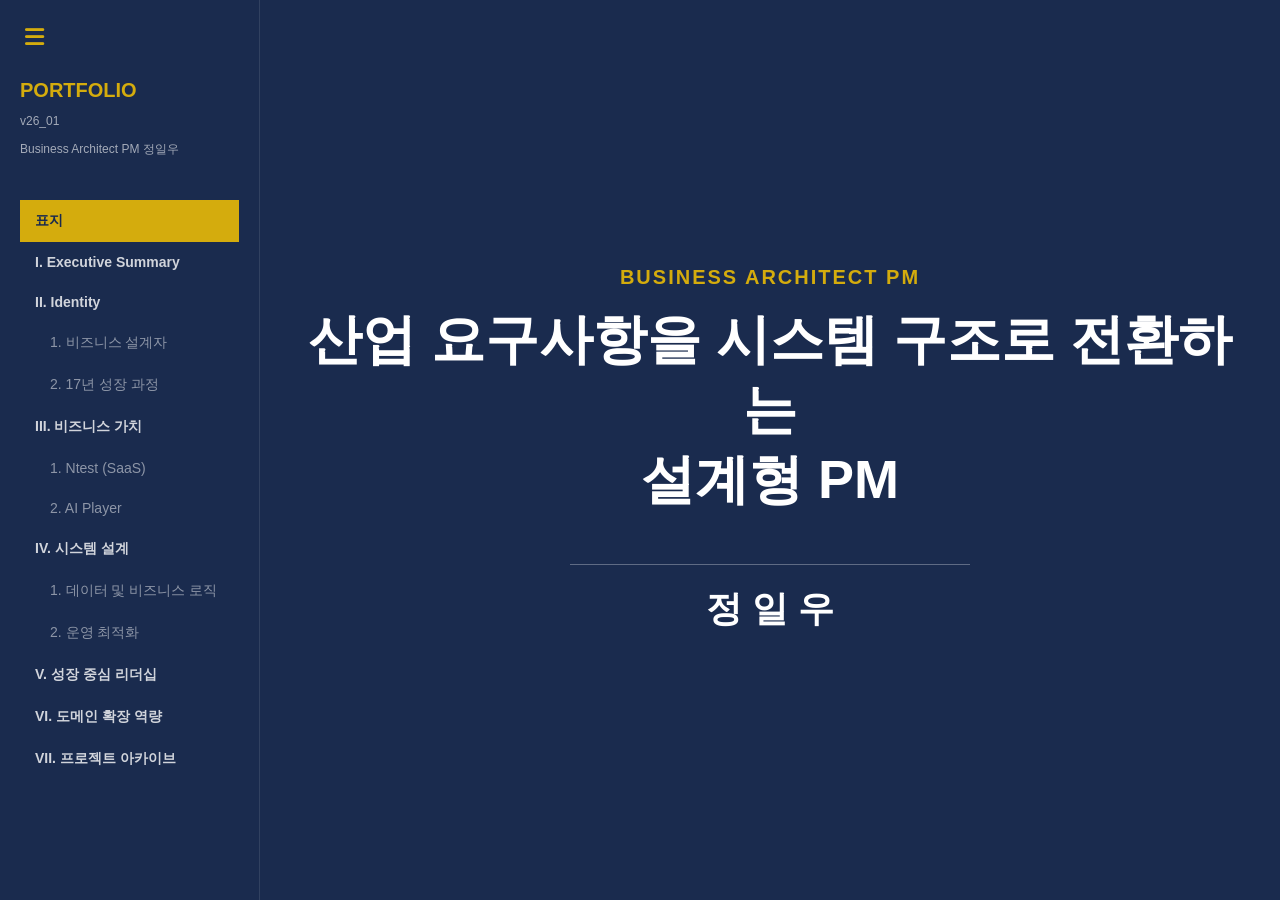
==== portfolio.html @ 1580e85a "v1.0 최초버전" ====
<!DOCTYPE html>
<html lang="ko">
<head>
    <meta charset="UTF-8">
    <meta name="viewport" content="width=device-width, initial-scale=1.0, maximum-scale=1.0, user-scalable=no">
    <title>정일우 | Business Architect PM Portfolio</title>
    <link rel="stylesheet" as="style" crossorigin href="https://cdn.jsdelivr.net/gh/orioncactus/pretendard@v1.3.9/dist/web/static/pretendard.min.css" />
	<link rel="stylesheet" href="https://cdnjs.cloudflare.com/ajax/libs/font-awesome/6.5.1/css/all.min.css">
    <link rel="stylesheet" href="css/style.css"/>
	<script src="js/data.js" defer></script>
</head>
<body>
	<button id="mobileMenuOpen" class="mobile-open-btn">
        <i class="fa-solid fa-bars"></i>
    </button>
	<nav class="sidebar" id="sidebar">
		<div class="sidebar-header">
			<button id="menuToggle" class="menu-toggle">
				<i class="fa-solid fa-bars"></i>
			</button>
		</div>
		
		<div class="sidebar-content">
			<h1>PORTFOLIO<br><span style="font-size:12px; font-weight:400; color:#fff; opacity:0.6; ">v26_01</span><br><span style="font-size:12px; font-weight:400; color:#fff; opacity:0.6;">Business Architect PM 정일우</span></h1>
			
			<div class="nav-item active" onclick="goToSlide(0)">표지</div>
			<div class="nav-item" onclick="goToSlide(1)">I. Executive Summary</div>
			
			<div class="nav-group-title" onclick="goToSlide(2)">II. Identity</div>
			<div class="nav-item sub-item" onclick="goToSlide(2)">1. 비즈니스 설계자</div>
			<div class="nav-item sub-item" onclick="goToSlide(3)">2. 17년 성장 과정</div>
			
			<div class="nav-group-title" onclick="goToSlide(4)">III. 비즈니스 가치</div>
			<div class="nav-item sub-item" onclick="goToSlide(4)">1. Ntest (SaaS)</div>
			<div class="nav-item sub-item" onclick="goToSlide(5)">2. AI Player</div>

			<div class="nav-group-title" onclick="goToSlide(6)">IV. 시스템 설계</div>
			<div class="nav-item sub-item" onclick="goToSlide(6)">1. 데이터 및 비즈니스 로직</div>
			<div class="nav-item sub-item" onclick="goToSlide(7)">2. 운영 최적화</div>

			<div class="nav-item" onclick="goToSlide(8)">V. 성장 중심 리더십</div>
			<div class="nav-item" onclick="goToSlide(9)">VI. 도메인 확장 역량</div>
			<div class="nav-item" onclick="goToSlide(10)">VII. 프로젝트 아카이브</div>
		</div>
	</nav>
    <main class="main-container">
        
        <div class="slide cover-slide active">
            <div class="cover-content">
                <p class="cover-role">BUSINESS ARCHITECT PM</p>
                <h1 class="cover-title">산업 요구사항을 시스템 구조로 전환하는<br>설계형 PM</h1>
                <div class="cover-name">정 일 우</div>
            </div>
        </div>

        <div class="slide"> <!-- 1장 -->
            
            <div class="slide-header">
                <div class="header-top">
                    <h2 class="page-title">I. Executive Summary</h2>
                    <span class="page-sub">Business Architect PM (17Y)</span>
                </div>
                <div class="slogan-box">
                    <p class="main-slogan">17년간 70여 건의 프로젝트를 통해 기획·기술·운영을 하나의 구조로 연결해 왔습니다.</p>
                </div>
            </div>

            <div class="section-block">
                <h3 class="section-title">핵심 성과</h3>
                <div class="metrics-grid">
                    <div class="metric-card">
                        <span class="metric-value">70+</span>
                        <span class="metric-label">Projects<br>전방위 레퍼런스</span>
                    </div>
                    <div class="metric-card">
                        <span class="metric-value">99.9%↓</span>
                        <span class="metric-label">CS 발생률 감소<br>인적 오류 차단</span>
                    </div>
                    <div class="metric-card">
                        <span class="metric-value">500%</span>
                        <span class="metric-label">ROI 달성<br>SaaS 비즈니스 모델</span>
                    </div>
                    <div class="metric-card">
                        <span class="metric-value">66만+</span>
                        <span class="metric-label">누적 응시자<br>운영 경험</span>
                    </div>
                </div>
            </div>

            <div class="section-block">
                <h3 class="section-title">3-Step Working Model</h3>
                <p class="section-desc">도메인이 달라져도 변하지 않는 설계 접근법입니다.</p>
                <div class="process-box">
                    <div class="step">
                        <h4>1. 문제 정의</h4>
                        <p>비즈니스 제약 조건 및<br>산업별 특수 인가 기준 정밀 분석</p>
                    </div>
                    <div class="step">
                        <h4>2. 구조 설계</h4>
                        <p>데이터 무결성 아키텍처 정의<br>& 실행 가능한 코드 가이드</p>
                    </div>
                    <div class="step">
                        <h4>3. 운영 최적화</h4>
                        <p>수동 업무 자동화 로직 구현<br>& 시스템 제약 기반 리스크 통제</p>
                    </div>
                </div>
            </div>

            <div class="section-block">
                <h3 class="section-title">Domain Coverage</h3>
                <p class="section-desc">다양한 산업 환경에서 검증된 설계 역량의 범위입니다.</p>
                <div class="domain-grid">
                    <div class="domain-card" style="border-left-color: #3498db;">
                        <span class="domain-header">에듀테크 (Edutech)</span>
                        <span class="domain-desc">LMS, 온라인 평가, AI 학습 플레이어, 원격학점은행 인가 시스템 구축</span>
                    </div>
                    <div class="domain-card" style="border-left-color: #2ecc71;">
                        <span class="domain-header">공공·행정 (Public)</span>
                        <span class="domain-desc">국가기관 폐쇄망 보안 규정 준수 및 표준화된 통계/보고 체계 설계</span>
                    </div>
                    <div class="domain-card" style="border-left-color: #f1c40f;">
                        <span class="domain-header">기업·금융 (Enterprise)</span>
                        <span class="domain-desc">GxP 대응 보안 관리, 직무 역량 평가, 지능형 자원 배정 로직 구현</span>
                    </div>
                    <div class="domain-card" style="border-left-color: #e74c3c;">
                        <span class="domain-header">커머스·플랫폼 (Platform)</span>
                        <span class="domain-desc">B2B2C 복합 결제 엔진, 인프라 통합 및 현대화(Modernization)</span>
                    </div>
                </div>
            </div>

            <div class="slide-footer">
                데이터와 로직으로 기획의 실현 가능성을 증명합니다
            </div>
        </div>

		<div class="slide"> <!-- 2장 1번 -->
			<div class="slide-header">
				<div class="header-top">
					<h2 class="page-title">II. Identity</h2>
					<span class="page-sub">1. 비즈니스를 설계하는 PM (Business Architect)</span>
				</div>
				<div class="slogan-box">
					<p class="main-slogan">단순히 기능을 관리하는 PM을 넘어, <span style="color:var(--primary-color);">비즈니스가 지속 가능하게 작동하는 구조</span>를 설계합니다.</p>
					<p class="sub-slogan">(IT 기술에 대한 깊은 이해를 바탕으로 비즈니스 모델의 ROI를 극대화하는 실무형 리더)</p>
				</div>
			</div>

			<div class="section-block">
				<h3 class="section-title">다년간 실무를 통해 검증된 3대 전문 역량</h3>
				
				<div class="competency-grid">
					<div class="comp-card">
						<div class="comp-header">
							<span class="comp-num">1</span> 비즈니스 가치 실현
						</div>
						<div class="comp-img-area">📈</div>
						
						<div class="comp-body">
							<p class="comp-desc">아이디어를 수익 모델과 운영 효율로 전환하는 비즈니스 설계 능력</p>
							
							<div class="comp-divider"></div>
							
							<div class="comp-perf-box">
								<span class="comp-perf-title">Key Performance</span>
								<p class="comp-result">
									<span class="comp-highlight">Ntest 서비스 런칭 (매출 2억+)</span><br>
									유니와이즈 AI 학습 효율 혁신 주도
								</p>
							</div>
						</div>
					</div>

					<div class="comp-card">
						<div class="comp-header">
							<span class="comp-num">2</span> 정교한 시스템 설계
						</div>
						<div class="comp-img-area">⚙️</div>

						<div class="comp-body">
							<p class="comp-desc">기술적 한계를 이해하고 개발자와 소통하는 정교한 로직 설계 역량</p>
							
							<div class="comp-divider"></div>
							
							<div class="comp-perf-box">
								<span class="comp-perf-title">Key Performance</span>
								<p class="comp-result">
									데이터 흐름(SQL) 직접 제어 및<br>
									<span class="comp-highlight">구축 비용 30% 절감 시뮬레이션</span>
								</p>
							</div>
						</div>
					</div>

					<div class="comp-card">
						<div class="comp-header">
							<span class="comp-num">3</span> 성장 중심 조직 리더십
						</div>
						<div class="comp-img-area">🚀</div>

						<div class="comp-body">
							<p class="comp-desc">조직 체계를 세우고 구성원이 효율적으로 일하는 디지털 환경(DX) 조성</p>
							
							<div class="comp-divider"></div>
							
							<div class="comp-perf-box">
								<span class="comp-perf-title">Key Performance</span>
								<p class="comp-result">
									<span class="comp-highlight">5인 → 15인 조직 스케일업</span> 견인<br>
									협업 표준화 및 성장 자금 유치
								</p>
							</div>
						</div>
					</div>
				</div>
			</div>
		</div>

		<div class="slide"> <!-- 2장 2번-->
			
			<div class="slide-header">
				<div class="header-top">
					<h2 class="page-title">II. Identity</h2>
					<span class="page-sub">2. 성장 과정: 변화를 주도한 17년의 기록</span>
				</div>
				<div class="slogan-box">
					<p class="main-slogan">실무자에서 시작해 구조를 만드는 설계자로 성장하며, <span style="color:var(--primary-color);">지난 17년간 비즈니스 임팩트의 단계를 지속적으로 높여왔습니다.</span></p>
				</div>
			</div>

			<div class="timeline-container">
		
				<div class="timeline-card">
					<div class="timeline-badge">
						<span>태동기</span>
						<span class="badge-year">'07~'10</span>
					</div>
					<h3 class="timeline-stage">Startup &<br>Execution</h3>
					
					<div class="info-block">
						<span class="info-label">ROLE & ORG</span>
						<p class="info-content">이랑커뮤니케이션 창업 멤버<br>다음(Daum) 인턴</p>
					</div>
					<div class="info-block">
						<span class="info-label">BUSINESS IMPACT</span>
						<p class="info-content">동영상 콘텐츠 운영 및<br>바이럴 마케팅 성공<br><span class="highlight-text">서비스 런칭 전 과정 경험</span></p>
					</div>
					<div class="value-box">
						<span class="info-label" style="color:var(--primary-color);">VALUE</span>
						<p class="value-text">창업가 정신 및<br>강한 실행력</p>
					</div>
				</div>

				<div class="timeline-card">
					<div class="timeline-badge">
						<span>성장기</span>
						<span class="badge-year">'11~'18</span>
					</div>
					<h3 class="timeline-stage">Sales &<br>Standardization</h3>
					
					<div class="info-block">
						<span class="info-label">ROLE & ORG</span>
						<p class="info-content">엔피테크 창업 멤버<br>기획팀장</p>
					</div>
					<div class="info-block">
						<span class="info-label">BUSINESS IMPACT</span>
						<p class="info-content">NP-LMS 기획 및<br>60여 개 기관 납품 주도<br><span class="highlight-text">시장 점유율 확대</span></p>
					</div>
					<div class="value-box">
						<span class="info-label" style="color:var(--primary-color);">VALUE</span>
						<p class="value-text">도메인 전문성 및<br>솔루션 표준화</p>
					</div>
				</div>

				<div class="timeline-card">
					<div class="timeline-badge">
						<span>심화기</span>
						<span class="badge-year">'19~'24</span>
					</div>
					<h3 class="timeline-stage">Scale-up &<br>Architecting</h3>
					
					<div class="info-block">
						<span class="info-label">ROLE & ORG</span>
						<p class="info-content">엔피테크 이사<br>총괄 관리자</p>
					</div>
					<div class="info-block">
						<span class="info-label">BUSINESS IMPACT</span>
						<p class="info-content">조직 스케일업 (5→15인)<br>Ntest SaaS 런칭<br><span class="highlight-text">새로운 수익 모델 창출</span></p>
					</div>
					<div class="value-box">
						<span class="info-label" style="color:var(--primary-color);">VALUE</span>
						<p class="value-text">비즈니스 아키텍팅 및<br>조직 관리 역량</p>
					</div>
				</div>

				<div class="timeline-card" style="border-top: 4px solid var(--accent-color); transform: translateY(-5px); box-shadow: 0 8px 20px rgba(0,0,0,0.1);">
					<div class="timeline-badge" style="background:var(--accent-color); color:#1a2b4e;">
						<span>혁신기</span>
						<span class="badge-year" style="color:#fff;">'25~Now</span>
					</div>
					<h3 class="timeline-stage" style="color:#1a2b4e;">AI DX &<br>Optimization</h3>
					
					<div class="info-block">
						<span class="info-label">ROLE & ORG</span>
						<p class="info-content">유니엔 IT 팀장<br>AI 플랫폼 총괄</p>
					</div>
					<div class="info-block">
						<span class="info-label">BUSINESS IMPACT</span>
						<p class="info-content">AI 통합 플랫폼 고도화<br>시스템 안정화 달성<br><span class="highlight-text" style="background:rgba(212, 172, 13, 0.2);">CS 99.9% 감소</span></p>
					</div>
					<div class="value-box" style="background:#fff9e6; border-left-color:var(--accent-color);">
						<span class="info-label" style="color:var(--primary-color);">VALUE</span>
						<p class="value-text">AI DX 리더십 및<br>운영 효율화</p>
					</div>
				</div>
			</div>
		</div>
			
		<div class="slide"> <!-- 3장 1번-->
			
			<div class="slide-header">
				<div class="header-top">
					<h2 class="page-title">III. 비즈니스 가치 실현</h2>
					<span class="page-sub">1. Ntest (저비용·고효율 SaaS 시험 플랫폼)</span>
				</div>
				<div class="slogan-box">
					<p class="main-slogan">시장 수요를 반영한 프로덕트 설계로, <span style="color:var(--primary-color);">단일 솔루션 기반의 높은 투자 대비 성과(ROI)를 달성했습니다.</span></p>
				</div>
			</div>

			<div class="ntest-container">
				
				<div class="ntest-left">
					
					<div class="ntest-box insight">
						<div class="box-header">
							<span class="box-icon">⚠️</span>
							<span class="box-title">과제 및 기회</span>
							<span class="box-sub">Market Insight</span>
						</div>
						<ul class="ntest-list">
							<li class="ntest-item">
								<span class="bullet">●</span>
								<div class="item-content"><span class="item-head">기존 한계 :</span> 고비용 구축, 기관별 커스터마이징으로 인한 운영 복잡성, 설치형 프로그램의 도입 장벽</div>
							</li>
							<div class="highlight-row">
								<li class="ntest-item" style="margin:0;">
									<span class="bullet" style="color:var(--primary-color);">★</span>
									<div class="item-content"><span class="item-head" style="color:var(--primary-color);">전략적 기회 :</span> 반복되는 시험 수요를 표준화하여 <span style="font-weight:700;">재사용 가능한 SaaS 구조로 수익 모델화</span></div>
								</li>
							</div>
						</ul>
					</div>

					<div class="ntest-box action">
						<div class="box-header">
							<span class="box-icon">🧩</span>
							<span class="box-title">핵심 추진 전략</span>
							<span class="box-sub">Strategic Action</span>
						</div>
						<ul class="ntest-list">
							<li class="ntest-item">
								<span class="bullet">1.</span>
								<div class="item-content">
									<span class="item-head">1인 아키텍팅 :</span> 기획-설계-런칭-영업 전 과정 단독 수행으로 <span style="background:rgba(255,255,0,0.2);">비즈니스 로직의 일관성 확보</span>
								</div>
							</li>
							<li class="ntest-item">
								<span class="bullet">2.</span>
								<div class="item-content">
									<span class="item-head">운영 자동화 :</span> 가입 즉시 전용 도메인 생성 및 디자인 설정이 가능한 <span style="background:rgba(255,255,0,0.2);">Zero-Contact 구조 설계</span>
								</div>
							</li>
							<li class="ntest-item">
								<span class="bullet">3.</span>
								<div class="item-content">
									<span class="item-head">기술적 안정성 :</span> SQL 기반 데이터 직접 분석 및 트래픽 패턴별 리소스 최적화로 안정성 검증
								</div>
							</li>
							<li class="ntest-item">
								<span class="bullet">4.</span>
								<div class="item-content">
									<span class="item-head">Direct Ownership :</span> 서비스 구조의 80% 이상을 직접 설계·관리하며 실질적 아키텍처 주도권 보유
								</div>
							</li>
						</ul>
					</div>

				</div>

				<div class="ntest-right">
					<div class="ntest-box impact">
						<div class="box-header">
							<span class="box-icon">📈</span>
							<span class="box-title">비즈니스 임팩트</span>
							<span class="box-sub">KPI</span>
						</div>
						
						<div class="kpi-wrapper">
							<div class="kpi-card">
								<span class="kpi-label">압도적 수익 구조 (ROI)</span>
								<span class="kpi-value">500<span class="kpi-accent">%+</span></span>
								<span class="kpi-desc">연 4천만 원 운영 비용으로<br>연매출 2억 원+ 달성</span>
							</div>
							
							<div class="kpi-card">
								<span class="kpi-label">시장 신뢰 확보</span>
								<span class="kpi-value">1,100<span class="kpi-accent">+</span></span>
								<span class="kpi-desc">주요 대기업 및 공공기관<br>도입 레퍼런스</span>
							</div>
							
							<div class="kpi-card">
								<span class="kpi-label">누적 성과 및 안정성</span>
								<span class="kpi-value">66<span class="kpi-accent">만</span></span>
								<span class="kpi-desc">누적 응시자 수 돌파<br>높은 재사용률 증명</span>
							</div>
						</div>
					</div>
				</div>

			</div>

			<div class="footer-accent">
				<span class="footer-item">비즈니스 가치 실현</span>
				<span class="footer-arrow">→</span> 
				<span class="footer-item">시장 비효율을 구조로 해결</span>
				<span class="footer-arrow">→</span> 
				<span class="footer-item">운영 비용을 통제</span>
				<span class="footer-arrow">→</span> 
				<span class="footer-item">반복 가능한 SaaS 수익 모델로 전환</span>
			</div>
		</div>
        
		<div class="slide"> <!-- 3장 2번-->
			<div class="slide-header">
				<div class="header-top">
					<h2 class="page-title">III. 비즈니스 가치 실현</h2>
					<span class="page-sub">2. Uniwise AI Player (AI 기반 학습 경험 재설계)</span>
				</div>
				<div class="slogan-box">
					<p class="main-slogan">생성형 AI 환경 변화 속에서, 학습 경험을 재설계하여 <span style="color:var(--primary-color);">매출 하락을 성공적으로 방어했습니다.</span></p>
				</div>
			</div>

			<div class="ntest-container"> 
				<div class="ntest-left">
					
					<div class="ntest-box insight"> 
						<div class="box-header">
							<span class="box-icon">⚠️</span>
							<span class="box-title">과제 및 기회</span>
							<span class="box-sub">Market Insight</span>
						</div>
						
						<ul class="ntest-list">
							<li class="ntest-item">
								<span class="bullet">●</span>
								<div class="item-content"><span class="item-head">시장 위기:</span> 생성형 AI 대중화로 유료 강의 수요 <span style="color:#e74c3c; font-weight:bold;">80% 수준 급감</span></div>
							</li>
							<li class="ntest-item">
								<span class="bullet">●</span>
								<div class="item-content"><span class="item-head">사업적 과제:</span> 긴 강의(1h+)에 대한 집중도 저하 및 이탈 가속화</div>
							</li>
							<div class="highlight-row">
								<li class="ntest-item" style="margin:0;">
									<span class="bullet" style="color:var(--primary-color);">★</span>
									<div class="item-content"><span class="item-head" style="color:var(--primary-color);">기회 발견:</span> AI를 단순 보조가 아닌 <span style="font-weight:700;">학습 과정 내부에 통합하여 리텐션 개선</span></div>
								</li>
							</div>
						</ul>
					</div>

					<div class="ntest-box action">
						<div class="box-header">
							<span class="box-icon">🧠</span>
							<span class="box-title">핵심 추진 전략</span>
							<span class="box-sub">Strategic Action</span>
						</div>
						
						<ul class="ntest-list">
							<li class="ntest-item">
								<span class="bullet">1.</span>
								<div class="item-content">
									<span class="item-head">신속한 시장 대응 :</span> 2개월 집중 개발로 2026.01.05 차세대 플레이어 런칭 (Speed)
								</div>
							</li>
							<li class="ntest-item">
								<span class="bullet">2.</span>
								<div class="item-content">
									<span class="item-head">구조적 통합 :</span> AI 요약, AI 채팅, AI퀴즈 등 <span style="background:rgba(255,255,0,0.2);">8가지 핵심 기능을 UI에 집약</span>
								</div>
							</li>
							<li class="ntest-item">
								<span class="bullet">3.</span>
								<div class="item-content">
									<span class="item-head">소비 방식 전환 :</span> <strong>AI 요약 탐색</strong>→ 영상 시청   <strong>→ AI Q&A </strong> → 학습완료 <strong>→ AI 퀴즈를 통한 실력점검</strong>
								</div>
							</li>
							<li class="ntest-item">
								<span class="bullet">4.</span>
								<div class="item-content">
									<span class="item-head">데이터 기반 고도화 :</span> 오픈 1개월 실데이터 분석 및 Agile 개선 프로세스 적용
								</div>
							</li>
						</ul>
					</div>	
					
				</div>

				<div class="ntest-right">
					<div class="ntest-box impact">
						<div class="box-header">
							<span class="box-icon">📊</span>
							<span class="box-title">비즈니스 임팩트</span>
							<span class="box-sub">Result</span>
						</div>
						
						<div class="kpi-wrapper">
							<div class="kpi-card">
								<span class="kpi-label">매출 지표 방어 (1개월 차)</span>
								<span class="kpi-value">
									<span style="font-size:20px; color:#aaa; font-weight:700;">83%</span> 
									<span style="font-size:20px; color:#aaa;">→</span> 
									<span class="kpi-accent">95%</span>
								</span>
								<span class="kpi-desc">전년 동월 대비 <strong style="color:var(--primary-color);">12%p 반등</strong><br>매출 하락세 저지 성공</span>
							</div>
							
							<div class="kpi-card">
								<span class="kpi-label">브랜드 포지셔닝 전환</span>
								<span class="item-desc" style="font-weight:800; color:var(--primary-color); font-size:18px; margin:5px 0;">AI 에듀테크 선도</span><br>
								<span class="kpi-desc">단순 강의 제공 ➔ 기술 결합 학습<br>기업 이미지 혁신</span>
							</div>
							
							<div class="kpi-card">
								<span class="kpi-label">사용자 리텐션 강화</span>
								<span class="item-desc" style="font-weight:800; color:var(--primary-color); font-size:18px; margin:5px 0;">체류 시간 & 유지율 ↑</span><br>
								<span class="kpi-desc">맞춤형 도구 활용으로 학습시간 증가 기여</span>
							</div>
						</div>
					</div>
				</div>
			</div>

			<div class="footer-accent">
				<span class="footer-item">변화 대응 (AI 패러다임 포착)</span>
				<span class="footer-arrow">→</span> 
				<span class="footer-item">구조 설계 (기술을 학습 내부에 통합)</span>
				<span class="footer-arrow">→</span> 
				<span class="footer-item">성과 증명 (매출 반등 및 혁신)</span>
			</div>

		</div>

		<div class="slide"><!-- 4장 1번-->
			
			<div class="slide-header">
				<div class="header-top">
					<h2 class="page-title">IV. 정교한 시스템 설계</h2>
					<span class="page-sub">1. 데이터 및 비즈니스 로직 아키텍팅</span>
				</div>
				<div class="slogan-box">
					<p class="main-slogan">데이터 구조와 실무 코드를 아우르는 설계로, <span style="color:var(--primary-color);">기획 의도가 실제 시스템으로 완벽히 구현되도록 통제합니다.</span></p>
				</div>
			</div>

			<div class="system-layout">
				
				<div class="system-left">
					<div class="system-card data">
						<div class="box-header" style="border-bottom:none; margin-bottom:5px; padding-bottom:0;">
							<span class="box-icon">🗄️</span>
							<span class="box-title">1. 데이터 중심의 구조 설계</span>
						</div>
						<ul class="sys-list">
							<li class="sys-item">
								<span class="sys-head">SQL 기반 검증 :</span>
								기능 정의 단계에서 직접 데이터를 추출·분석하여 요구사항의 타당성 및 무결성 검증
							</li>
							<li class="sys-item">
								<span class="sys-head">ERD 모델링 :</span>
								도메인을 구조적으로 해석하고 확장 가능한 DB를 설계하여 초기 시행착오 최소화
							</li>
						</ul>
					</div>

					<div class="system-card ai">
						<div class="box-header" style="border-bottom:none; margin-bottom:5px; padding-bottom:0;">
							<span class="box-icon">🤖</span>
							<span class="box-title">2. AI 기반 기술 실무 가이드</span>
						</div>
						<ul class="sys-list">
							<li class="sys-item">
								<span class="sys-head">실행 수준의 설계 전달 :</span>
								AI를 활용해 HTML/JS 등 실행 가능한 코드 샘플을 직접 구성하여 개발자에 제공
							</li>
							<li class="sys-item">
								<span class="sys-head">해석 오류 방지 :</span>
								PPT 설명과 코드를 병행하여 기획 의도 왜곡을 방지하고 커뮤니케이션 비용 절감
							</li>
						</ul>
					</div>

					<div class="system-card logic">
						<div class="box-header" style="border-bottom:none; margin-bottom:5px; padding-bottom:0;">
							<span class="box-icon">🧩</span>
							<span class="box-title">3. 복잡한 로직의 구조화</span>
						</div>
						<ul class="sys-list">
							<li class="sys-item">
								<span class="sys-head">프로세스 시각화 :</span>
								예외 케이스가 많은 교육·평가 로직을 프로세스 맵과 순서도로 명확히 구조화
							</li>
							<li class="sys-item">
								<span class="sys-head">구조적 치환 :</span>
								파편화된 요구사항을 실제 시스템에서 작동 가능한 로직과 인터랙션 구조로 전환
							</li>
						</ul>
					</div>
				</div>

				<div class="system-right">
					
					<div class="evidence-box">
						<div class="evidence-header">
							<span class="ev-title">Data Logic (ERD)</span>
						</div>
						<div class="img-container">
							<img src="img/iv1_01.png" alt="ERD Diagram" class="evidence-img" onclick="openModal(this.src)">
						</div>
					</div>

					<div class="evidence-box">
						<div class="evidence-header">
							<span class="ev-title">Technical Guidance (Code & UI)</span>
						</div>
						<div class="code-screen-split">
							<div class="img-container">
								<img src="img/iv1_02.png" alt="Code Snippet" class="evidence-img" onclick="openModal(this.src)">
							</div>
							<div class="img-container">
								<img src="img/iv1_03.png" alt="UI Screen" class="evidence-img" onclick="openModal(this.src)">
							</div>
						</div>
					</div>

				</div>

			</div>

			<div class="footer-accent">
				<span class="footer-item">정교한 시스템 설계</span>
				<span class="footer-arrow">→</span> 
				<span class="footer-item">데이터 무결성을 보장하는 구조 설계</span>
				<span class="footer-arrow">→</span> 
				<span class="footer-item">실행 가능한 코드 가이드</span>
				<span class="footer-arrow">→</span> 
				<span class="footer-item">명확한 시스템 로직으로 치환</span>
			</div>

		</div>

		<div class="slide"> <!-- 4장 2번-->
			
			<div class="slide-header">
				<div class="header-top">
					<h2 class="page-title">IV. 정교한 시스템 설계</h2>
					<span class="page-sub">2. 시스템 통합 및 운영 최적화 설계</span>
				</div>
				<div class="slogan-box">
					<p class="main-slogan">시스템 간 연동과 관리 체계를 표준화하여, <span style="color:var(--primary-color);">운영 비용과 장애 리스크를 구조적으로 통제합니다.</span></p>
				</div>
			</div>

			<div class="system-container">
				
				<div class="system-row">
					<div class="system-card" style="border-left-color: #3498db;">
						<div class="box-header">
							<span class="box-icon">🔗</span>
							<span class="box-title">1. 환경별 최적 연동 아키텍처 설계</span>
						</div>
						<ul class="sys-list">
							<li class="sys-item">
								<span class="sys-head">연동방식 결정 :</span>
								보안·트래픽·실시간성을 기준으로 API / DB View(Direct) 등 환경별 최적 연동 방식 결정
							</li>
							<li class="sys-item">
								<span class="sys-head">각종제약 대응 :</span>
								대학 학사, 폐쇄망 등 엔터프라이즈 환경 제약에 맞춘 데이터 동기화 프로세스 설계
							</li>
							<li class="sys-item">
								<span class="sys-head">무결성 통제 :</span>
								이종 시스템 간 스키마 매핑 및 데이터 정합성 통제
							</li>
						</ul>
					</div>
					<div class="img-container" onclick="openModal('img/iv2_01.png')">
						<img src="img/iv2_01.png" alt="Architecture View" class="evidence-img">
					</div>
				</div>

				<div class="system-row">
					<div class="system-card" style="border-left-color: #e67e22;">
						<div class="box-header">
							<span class="box-icon">⚙️</span>
							<span class="box-title">2. 운영 프로세스의 구조적 엔지니어링</span>
						</div>
						<ul class="sys-list">
							<li class="sys-item">
								<span class="sys-head">자동화 :</span>
								엑셀 기반의 복잡한 제약 조건(학교·강사 등)을 시스템 로직으로 구조화 (KB금융 등)
							</li>
							<li class="sys-item">
								<span class="sys-head">CS 혁신 :</span>
								보안 엔진 교체 및 UI 개편으로 장애 리스크 제거 ➔ CS 99.9% 감소 (유니와이즈 등)
							</li>
							<li class="sys-item">
								<span class="sys-head">오류 차단 :</span>
								시스템 제약 조건을 통해 사용자의 오신청 가능성을 원천 차단 (관세청 등)
							</li>
						</ul>
					</div>
					<div class="img-container" onclick="openModal('img/iv2_02.png')">
						<img src="img/iv2_02.png" alt="Process Engineering" class="evidence-img">
					</div>
				</div>

				<div class="system-row">
					<div class="system-card" style="border-left-color: var(--accent-color);">
						<div class="box-header">
							<span class="box-icon">🧱</span>
							<span class="box-title">3. 관리 체계의 표준화 및 고도화</span>
						</div>
						<ul class="sys-list">
							<li class="sys-item">
								<span class="sys-head">표준화 :</span>
								60여 개 기관의 파편화된 요구사항을 하나의 모듈형 표준 엔진으로 통합 (NP-LMS)
							</li>
							<li class="sys-item">
								<span class="sys-head">운영 효율성 향상 :</span>
								개별 유지보수 ➔ 중앙 집중형 관리 체계(PMS)로 전환하여 비용 및 복잡도 통제
							</li>
							<li class="sys-item">
								<span class="sys-head">현대화 :</span>
								레거시 시스템을 데이터 손실 없이 현대적 아키텍처로 단계적 전환 (서비스 연속성)
							</li>
						</ul>
					</div>
					<div class="img-container" onclick="openModal('img/iv2_03.png')">
						<img src="img/iv2_03.png" alt="Standardization" class="evidence-img">
					</div>
				</div>
				
				<div class="footer-accent">
					<span class="footer-item">정교한 시스템 설계</span>
					<span class="footer-arrow">→</span> 
					<span class="footer-item">환경별 최적 연동 방식 결정</span>
					<span class="footer-arrow">→</span> 
					<span class="footer-item">지능형 로직으로 운영 효율 혁신</span>
					<span class="footer-arrow">→</span> 
					<span class="footer-item">다기관 검증을 거친 표준화 체계 구축</span>
				</div>

			</div>
		</div>

		<div class="slide"> <!-- 5장 -->
			
			<div class="slide-header">
				<div class="header-top">
					<h2 class="page-title">V. 성장 중심 조직 리더십</h2>
					<span class="page-sub">비즈니스 아키텍처 및 조직 빌드업</span>
				</div>
				<div class="slogan-box">
					<p class="main-slogan">조직의 규모에 맞는 운영 구조를 설계하고, <span style="color:var(--primary-color);">기술 내재화를 통해 비즈니스의 독립성과 지속 가능성을 확보합니다.</span></p>
				</div>
			</div>

			<div class="leadership-container">
				
				<div class="lead-card org">
					<div class="lead-header">
						<span class="lead-num">01</span>
						<h3 class="lead-title">IT 조직 빌드업<br>& 내재화</h3>
						<span class="lead-eng">Org Build-up & Internalization</span>
					</div>
					
					<div class="lead-list">
						<div class="lead-group">
							<div class="lead-sub-title">조직 스케일업 주도 <span class="lead-badge">엔피테크</span></div>
							<p class="lead-desc">
								• 5인 초기 조직을 15명 이상 상주 가능한 전문 조직으로 확장 및 시스템화<br>
								• 성장 단계별 직무 최적화 : 실무 중심 ➔ <br><strong>관리·영업·BA</strong>로 역할 전환
							</p>
						</div>
						<div class="lead-group">
							<div class="lead-sub-title">기술 자립화 <span class="lead-badge">유니엔</span></div>
							<p class="lead-desc">
								• IT 조직 부재 환경에서 외주 관리 체계를 정비하고 핵심 서비스 <strong>자체 유지보수 체제</strong>로 전환<br>
								• 기획 주도 프로세스로 개발 방향성 통제권 확보
							</p>
						</div>
					</div>
				</div>

				<div class="lead-card process">
					<div class="lead-header">
						<span class="lead-num">02</span>
						<h3 class="lead-title">운영 프로세스 표준화<br>& DX 전환</h3>
						<span class="lead-eng">Standardization & DX</span>
					</div>
					
					<div class="lead-list">
						<div class="lead-group">
							<div class="lead-sub-title">협업 체계의 구조화<span class="lead-badge">공통</span></div>
							<p class="lead-desc">
								• <strong>Trello/Slack 도입 :</strong> 전사 문서 전자화 및 프로젝트 단위 소통 구조 설계<br>
								• <strong>운영 표준화 :</strong> 문서 표준안 및 가이드 재정립으로 업무의 개인 의존도 최소화
							</p>
						</div>
						<div class="lead-group">
							<div class="lead-sub-title">고객 대응 고도화<span class="lead-badge">엔피테크</span></div>
							<p class="lead-desc">
								• PMS(요청 관리) 및 알림톡 연동을 통해 고객 요구사항에 대한 즉각적이고 일관된 대응 체계 구축
							</p>
						</div>
					</div>
				</div>

				<div class="lead-card infra">
					<div class="lead-header">
						<span class="lead-num">03</span>
						<h3 class="lead-title">기술 인프라 정비<br>& 미래 역량</h3>
						<span class="lead-eng">Infra & Tech Evolution</span>
					</div>
					
					<div class="lead-list">
						<div class="lead-group">
							<div class="lead-sub-title">인프라 최적화 <span class="lead-badge">유니엔</span></div>
							<p class="lead-desc">
								• 서버 랙 통합, CDN 최적화, 망 분리 등 운영 체계 전면 정비로 안정성 확보
							</p>
						</div>
						<div class="lead-group">
							<div class="lead-sub-title">솔루션 현대화 <span class="lead-badge">엔피테크</span></div>
							<p class="lead-desc">
								• 레거시 제거 및 전자정부 프레임워크 기반 <strong>반응형 LMS 재개발</strong><br>
								• 이노비즈 인증 및 기보 심사 통과로 기술 가치 입증
							</p>
						</div>
						<div class="lead-group">
							<div class="lead-sub-title">생성형 AI 실무 도입<span class="lead-badge">공통</span></div>
							<p class="lead-desc">
								• ChatGPT 초기부터 전사 활용 독려를 통해 기획/개발 생산성 상향 평준화<br>
								• 다양한 AI 관련 툴의 발전에 따라, AI 사용 및 활용 적극장려
							</p>
						</div>
					</div>
				</div>

			</div>

			<div class="footer-accent" style="margin-top:auto;">
				<span class="footer-item">성장 중심 조직 리더십</span>
				<span class="footer-arrow">→</span> 
				<span class="footer-item">조직 규모에 맞는 운영 구조 설계</span>
				<span class="footer-arrow">→</span> 
				<span class="footer-item">IT 인프라 및 기술 내재화</span>
				<span class="footer-arrow">→</span> 
				<span class="footer-item">DX 기반의 지속 가능한 경영 체계 구축</span>
			</div>

		</div>

		<div class="slide"><!-- 6장 -->
			
			<div class="slide-header">
				<div class="header-top">
					<h2 class="page-title">VI. 도메인 확장 역량</h2>
					<span class="page-sub">Domain Expertise Matrix</span>
				</div>
				<div class="slogan-box">
					<p class="main-slogan">70여 건의 프로젝트 경험을 통해, <span style="color:var(--primary-color);">산업별 요구사항을 시스템 구조로 전환해 왔습니다.</span></p>
				</div>
			</div>

			<div class="domain-table-wrap">
				<table class="domain-table">
					<thead>
						<tr>
							<th class="col-industry">산업군</th>
							<th class="col-req">반복적으로 해결한 핵심 요구</th>
							<th class="col-ref">대표 레퍼런스</th>
						</tr>
					</thead>
					<tbody>
						<tr>
							<td class="col-industry">공공·국가기관</td>
							<td class="col-req">표준 교육·평가, 폐쇄망·보안, 통계·보고</td>
							<td class="col-ref">관세청, 국립중앙의료원, 송파구청, 한국생명공학연구원, 신용보증재단중앙회</td>
						</tr>
						<tr>
							<td class="col-industry">기업교육(B2B)</td>
							<td class="col-req">직무역량 평가, 규제 대응(GxP), 보안 플레이어</td>
							<td class="col-ref">한독제약(GxP), 카카오(자격증), PSK, 희림건축</td>
						</tr>
						<tr>
							<td class="col-industry">대학·학술기관</td>
							<td class="col-req">학사 DB 연동, 학점/비학점, 일학습병행</td>
							<td class="col-ref">이화여대, 상명대, 인천대, 부산대, 신구대, 한국공학대</td>
						</tr>
						<tr>
							<td class="col-industry">전문 교육 서비스</td>
							<td class="col-req">법적 인가 기준 준수, 수익 모델 고도화</td>
							<td class="col-ref">에듀윌, 천재교육(T셀파), 전문건설공제조합, 유니와이즈</td>
						</tr>
						<tr>
							<td class="col-industry">이커머스·기타</td>
							<td class="col-req">결제/포인트 시스템, 인프라 통합 구축</td>
							<td class="col-ref">몬테소리몰, 하이리빙, 한독 출입관리</td>
						</tr>
					</tbody>
				</table>
			</div>

			<div class="comp-summary">
				"핵심은 단순한 도메인 지식이 아니라, 어떤 산업 환경에서도 <strong>'구조화된 설계 패턴'</strong>을 즉각적으로 적용하여 실현하는 능력입니다."
			</div>

			<div class="domain-bottom">
				
				<div class="core-comp-box">
					<h3 class="core-section-title">도메인을 관통하는 핵심 역량</h3>
					
					<div class="core-item" style="border-left-color:var(--primary-color);">
						<span class="core-title">① 비즈니스 로직 설계</span>
						<span class="core-desc">산업별 인가·규제·운영 조건을 초기 설계 단계에서 시스템 로직으로 내재화</span>
					</div>
					
					<div class="core-item" style="border-left-color:#27ae60;">
						<span class="core-title">② 시스템·인프라 통합</span>
						<span class="core-desc">환경 제약(공공·대학·엔터프라이즈)에 따라 API / DB View / Direct 연동 전략 선택</span>
					</div>
					
					<div class="core-item" style="border-left-color:var(--accent-color);">
						<span class="core-title">③ 운영 중심 최적화</span>
						<span class="core-desc">70여 건의 프로젝트에서 검증된 운영 부하 분산·장애 방어 설계 패턴 보유</span>
					</div>
				</div>

				<div class="evidence-metrics">
					<div class="metric-row">
						<span class="metric-label">납품 기관</span>
						<span class="metric-val">70+</span>
					</div>
					<div class="metric-row">
						<span class="metric-label">누적 응시자</span>
						<span class="metric-val">66만</span>
					</div>
					<div class="metric-row">
						<span class="metric-label">CS 감소</span>
						<span class="metric-val">99.9%</span>
					</div>
				</div>
			</div>

			<div class="footer-accent" style="margin-top:auto;">
				<span class="footer-item">도메인 확장 역량</span>
				<span class="footer-arrow">→</span> 
				<span class="footer-item">산업별 특수 요구사항을 시스템 구조로 전환</span>
				<span class="footer-arrow">→</span> 
				<span class="footer-item">도메인 경계 없는 설계 역량 증명</span>
			</div>

		</div>

		<div class="slide"> <!-- 7장 -->
			
			<div class="slide-header">
				<div class="header-top">
					<h2 class="page-title">VII. Project Archive</h2>
					<span class="page-sub">Project History & Experience</span>
				</div>
				<div class="slogan-box">
					<p class="main-slogan">70여 건의 프로젝트 수행 이력입니다. <span style="color:var(--primary-color);">검색을 통해 세부 경험을 확인하실 수 있습니다.</span></p>
				</div>
			</div>

			<div class="archive-controls">
				<div class="archive-search">
					<span class="search-icon">🔍</span>
					<input type="text" id="projectSearch" class="search-input" placeholder="기관명, 프로젝트명, 역할, 개발방식검색..">
				</div>
				
				<div class="filter-group">
					<span class="filter-label">도메인 : </span>
					<label class="filter-opt"><input type="checkbox" name="domain" value="공공" checked> 공공</label>
					<label class="filter-opt"><input type="checkbox" name="domain" value="기업" checked> 기업</label>
					<label class="filter-opt"><input type="checkbox" name="domain" value="대학" checked> 대학</label>
					<label class="filter-opt"><input type="checkbox" name="domain" value="교육기관" checked> 교육기관</label>
					<label class="filter-opt"><input type="checkbox" name="domain" value="기타" checked> 기타</label>
				</div>

				<div class="filter-group" style="margin-left:auto;">
					<select id="sortFilter" style="padding:5px; border-radius:4px; border:1px solid #ccc;">
						<option value="recent">최신순</option>
						<option value="old">과거순</option>
					</select>
				</div>
			</div>

			<div class="archive-table-wrap">
				<table class="archive-table">
					<thead>
						<tr>
							<th class="col-period">기간</th>
							<th class="col-client">발주처/기관</th>
							<th class="col-title">프로젝트명</th>
							<th class="col-domain">도메인</th>
							<th class="col-role">역할</th>
							<th class="col-method">개발방식</th> <th class="col-env">개발환경</th>   <th class="col-desc">주요 과제 및 성과</th>
						</tr>
					</thead>
					<tbody id="projectListBody">
						</tbody>
				</table>
			</div>

			<div class="footer-accent" style="margin-top:auto;">
				<span class="footer-item">Total Projects: <span id="totalCount" style="color:var(--accent-color); font-weight:bold;">0</span>건</span>
				<span class="footer-arrow">|</span> 
				<span class="footer-item">지속적인 성과 창출</span>
				<span class="footer-arrow">|</span> 
				<span class="footer-item">검증된 실무 역량</span>
			</div>

		</div>

    </main>
	
	
<div id="imageModal" class="img-modal" onclick="closeModal()">
    <span class="modal-close">&times;</span>
    <img class="modal-content" id="modalImg">
</div>
<script>
    /* --- 1. 변수 선언 및 초기화 --- */
    let currentSlide = 0; 
    const slides = document.querySelectorAll('.slide');
    const navItems = document.querySelectorAll('.nav-item');
    const sidebar = document.getElementById('sidebar'); 
    const mainContainer = document.querySelector('.main-container');
    const menuToggle = document.getElementById('menuToggle'); // 사이드바 내부 버튼
    const mobileMenuOpen = document.getElementById('mobileMenuOpen'); // 외부 햄버거 버튼
    
    // 모달 관련
    const modal = document.getElementById('imageModal');
    const modalImg = document.getElementById('modalImg');

    /* --- 2. 슬라이드 제어 로직 --- */
    function goToSlide(index) {
        if (index < 0 || index >= slides.length) return;
        currentSlide = index;

        // 슬라이드 활성화
        slides.forEach((slide, idx) => {
            slide.classList.toggle('active', idx === currentSlide);
        });

        // 사이드바 메뉴 활성화 (1:1 매핑)
        navItems.forEach((item, idx) => {
            item.classList.toggle('active', idx === currentSlide);
        });

        // 모바일에서 메뉴 클릭 시 자동으로 닫기
        if (window.innerWidth <= 768 && sidebar && sidebar.classList.contains('active')) {
            sidebar.classList.remove('active');
            document.body.classList.remove('menu-open');
        }
    }

    /* --- 3. 사이드바 통합 토글 로직 --- */
    const handleToggle = () => {
        if (window.innerWidth > 768) {
            // PC: 사이드바 접기/펴기
            document.body.classList.toggle('collapsed');
        } else {
            // 모바일: 사이드바 열기/닫기
            if (sidebar) {
                sidebar.classList.toggle('active');
                document.body.classList.toggle('menu-open');
            }
        }
    };

    // 버튼 존재 여부 확인 후 이벤트 바인딩
    if (menuToggle) menuToggle.addEventListener('click', handleToggle);
    if (mobileMenuOpen) mobileMenuOpen.addEventListener('click', handleToggle);

    // 메뉴 항목 클릭 시 자동 닫기 (모바일용)
    navItems.forEach(item => {
        item.addEventListener('click', () => {
            if (window.innerWidth <= 768 && sidebar) {
                sidebar.classList.remove('active');
                document.body.classList.remove('menu-open');
            }
        });
    });

    /* --- 4. 이벤트 리스너 통합 관리 --- */

    // 키보드 네비게이션 및 ESC 제어
    document.addEventListener('keydown', (e) => {
        if (e.key === 'ArrowDown' || e.key === 'ArrowRight') goToSlide(currentSlide + 1);
        if (e.key === 'ArrowUp' || e.key === 'ArrowLeft') goToSlide(currentSlide - 1);
        
        // ESC로 모달 닫기
        if (e.key === "Escape" && modal && modal.classList.contains('show')) closeModal();
    });

    // 터치 스와이프 (모바일 성능 최적화)
    let startY = 0;
    mainContainer.addEventListener('touchstart', e => { startY = e.touches[0].clientY; }, { passive: true });
    mainContainer.addEventListener('touchend', e => {
        const endY = e.changedTouches[0].clientY;
        if (Math.abs(startY - endY) > 50) {
            if (startY > endY) goToSlide(currentSlide + 1);
            else goToSlide(currentSlide - 1);
        }
    }, { passive: true });

    /* --- 5. 이미지 모달 기능 --- */
    function openModal(src) {
        if (!modal || !modalImg) return;
        modalImg.src = src;
        modal.classList.add('show');
    }

    function closeModal() {
        if (!modal) return;
        modal.classList.remove('show');
        setTimeout(() => { if(modalImg) modalImg.src = ''; }, 300);
    }
</script>
</body>
</html>
---- css/style.css ----
/* ==========================================================================
   1. 공통 (Global Base & Layout)
   ========================================================================== */
:root {
    /* 핵심 브랜드 컬러 */
    --primary-color: #1a2b4e;
    --secondary-color: #2c3e50;
    --accent-color: #d4ac0d;
    --accent-light: rgba(212, 172, 13, 0.2); /* 하이라이트용 */

    /* 배경 및 시스템 컬러 */
    --bg-color: #f4f6f9;
    --white: #ffffff;
    --card-bg-light: #f8f9fa;
    --impact-bg: #fffdf9;
    
    /* 텍스트 컬러 */
    --text-color: #333333;       /* 일반 텍스트 */
    --text-dark: #222222;        /* 강조/제목 텍스트 */
    --text-medium: #444444;      /* 설명 텍스트 */
    --text-light: #666666;       /* 부가 정보 */
    --text-muted: #888888;       /* 푸터/비활성 텍스트 */
    --text-silver: #999999;      /* 아이콘/플레이스홀더 */
    
    /* 경계선 및 디바이더 */
    --border-color: #dddddd;
    --divider-color: #eeeeee;
    
    /* 레이아웃 설정 */
    --sidebar-width: 260px;
    --slide-padding: 40px;
    --card-shadow: 0 4px 15px rgba(0,0,0,0.05);
	--sidebar-collapsed-width: 70px; /* 접혔을 때 너비 추가 */	
}

* { box-sizing: border-box; margin: 0; padding: 0; }        
body { font-family: 'Pretendard', sans-serif; height: 100vh; overflow: hidden; display: flex; color: var(--text-color); }

.sidebar {
    width: var(--sidebar-width);
    background-color: var(--primary-color);
    color: var(--white);
    display: flex;
    flex-direction: column;
    padding: 20px;
    z-index: 100;
    transition: transform 0.3s ease;
    flex-shrink: 0;
    border-right: 1px solid rgba(255,255,255,0.1);
	transition: width 0.3s ease, transform 0.3s ease, padding 0.3s ease;
    overflow-x: hidden;	
}
/* [PC] 사이드바 접힘 상태 제어 */
body.collapsed .sidebar {width: var(--sidebar-collapsed-width);padding: 20px;}
body.collapsed .sidebar .sidebar-content {opacity: 0;pointer-events: none;display: none;}

.main-container {
    flex: 1;
    position: relative;
    background-color: var(--bg-color);
    height: 100%;
    overflow: hidden;
	transition: all 0.3s ease;
}



.slide {
    position: absolute;
    top: 0; left: 0; width: 100%; height: 100%;
    padding: var(--slide-padding);
    opacity: 0;
    transform: translateY(20px);
    transition: opacity 0.5s ease, transform 0.5s ease;
    pointer-events: none;
    display: flex;
    flex-direction: column;
    overflow-y: auto;
}
.slide.active { opacity: 1; transform: translateY(0); pointer-events: auto; z-index: 10; }

.toggle-btn {
    position: fixed; top: 15px; right: 15px; z-index: 200;
    background: var(--primary-color); color: var(--white); border: none;
    padding: 8px 12px; border-radius: 4px; cursor: pointer; display: none;
}

.img-modal {
    display: none; position: fixed; z-index: 9999;
    top: 0; left: 0; width: 100%; height: 100%;
    background-color: rgba(0,0,0,0.85); align-items: center; justify-content: center;
    opacity: 0; transition: opacity 0.3s ease;
}
.img-modal.show { display: flex; opacity: 1; }
.modal-content { max-width: 90%; max-height: 90%; border-radius: 4px; animation: zoomIn 0.3s ease; }
.modal-close { position: absolute; top: 20px; right: 30px; color: var(--white); font-size: 40px; font-weight: bold; cursor: pointer; }

@keyframes zoomIn { from { transform: scale(0.9); opacity: 0; } to { transform: scale(1); opacity: 1; } }
@keyframes fadeInUp { from { opacity: 0; transform: translateY(20px); } to { opacity: 1; transform: translateY(0); } }


/* ==========================================================================
   2. 반복 요소 (Common Components)
   ========================================================================== */
/* 사이드바 내부 상단 헤더 영역 */
.sidebar-header {display: flex;justify-content: flex-start;margin-bottom: 20px;transition: justify-content 0.3s ease;}

body.collapsed .sidebar-header {
    justify-content: center; /* 접혔을 땐 중앙 정렬 */
}

/* 통합 햄버거 버튼 (Font Awesome) */
.menu-toggle {
    background: transparent;
    border: none;
    color: var(--accent-color);
    font-size: 22px;
    cursor: pointer;
    padding: 5px;
    transition: color 0.2s;
}

.menu-toggle:hover {
    color: var(--white);
}

.sidebar h1 { font-size: 20px; margin-bottom: 40px; font-weight: 800; line-height: 1.4; color: var(--accent-color); }
.nav-item, .nav-group-title { padding: 12px 15px; font-size: 14px; font-weight: 600; color: rgba(255,255,255,0.8); cursor: pointer; transition: color 0.2s; }
.sub-item { padding-left: 30px; color:rgba(255,255,255,0.5); font-weight: 300; }
.nav-item:hover { color: var(--white); background-color: rgba(255,255,255,0.05); border-radius: 6px; }
.nav-item.active { background-color: var(--accent-color); color: var(--primary-color); font-weight: bold; }

.slide-header { margin-bottom: 30px; flex-shrink: 0; }
.header-top { display: flex; align-items: flex-end; justify-content: space-between; border-bottom: 3px solid var(--primary-color); padding-bottom: 10px; margin-bottom: 20px; }
.page-title { font-size: 24px; font-weight: 800; color: var(--primary-color); padding-right:10px; }
.page-sub { font-size: 16px; color: var(--text-light); font-weight: 600; flex:auto; }

.slogan-box { background-color: var(--white); border: 1px solid var(--border-color); border-left: 5px solid var(--accent-color); padding: 20px; border-radius: 4px; box-shadow: var(--card-shadow); display: flex; flex-direction: column; justify-content: center; }
.main-slogan { font-size: 18px; font-weight: 700; color: var(--text-color); line-height: 1.5; }
.sub-slogan { font-size: 14px; color: var(--text-light); font-weight: 400; }

.section-block { margin-bottom: 30px; }
.section-title { font-size: 22px; font-weight: 800; color: var(--primary-color); margin-bottom: 30px; padding-left: 15px; border-left: 5px solid var(--accent-color); }
.section-desc { font-size: 14px; color: var(--text-light); margin-left: 16px; margin-bottom: 15px; margin-top: -10px; }

.slide-footer { margin-top: auto; padding-top: 15px; border-top: 1px solid var(--border-color); font-size: 13px; color: var(--text-muted); text-align: right; flex-shrink: 0; font-weight: 500; }
.footer-accent { margin-top: auto; background: var(--secondary-color); color: var(--white); padding: 15px 20px; border-radius: 6px; text-align: center; font-size: 14px; font-weight: 500; display: flex; align-items: center; justify-content: center; flex-wrap: wrap; gap: 8px; line-height: 1.5; }
.footer-arrow { color: var(--accent-color); font-weight: bold; margin: 0 5px; }


/* ==========================================================================
   3. 슬라이드별 개별 정의 (Slide-Specific Styles)
   ========================================================================== */

/* 표지 (Cover) */
.cover-slide { background-color: var(--primary-color); color: var(--white); justify-content: center; align-items: center; text-align: center; }
.cover-content { max-width: 1024px; animation: fadeInUp 1s ease; }
.cover-role { font-size: 20px; color: var(--accent-color); font-weight: bold; margin-bottom: 15px; letter-spacing: 2px; }
.cover-title { font-size: 54px; font-weight: 900; color: var(--white); margin-bottom: 50px; line-height: 1.3; }
.cover-name { font-size: 36px; font-weight: bold; padding-top: 20px; border-top: 1px solid rgba(255,255,255,0.3); display: inline-block; width: 400px; }

/* I. Executive Summary */
.metrics-grid { display: grid; grid-template-columns: repeat(4, 1fr); gap: 15px; }
.metric-card { background: var(--white); padding: 15px; border-radius: 8px; text-align: center; box-shadow: var(--card-shadow); border-top: 3px solid var(--primary-color); }
.metric-value { font-size: 24px; font-weight: 800; color: var(--primary-color); display: block; margin-bottom: 5px; }
.metric-label { font-size: 14px; color: #555555; font-weight: 600; line-height: 1.3; }

.process-box { background: var(--white); padding: 20px; border-radius: 8px; box-shadow: var(--card-shadow); display: flex; gap: 20px; justify-content: space-between; }
.step { flex: 1; text-align: center; position: relative; padding: 0 10px; }
.step h4 { color: var(--primary-color); font-size: 18px; margin-bottom: 8px; font-weight: 700; }
.step p { font-size: 14px; color: #555555; line-height: 1.4; word-break: keep-all; }
.step:not(:last-child)::after { content: '▶'; position: absolute; right: -15px; top: 30%; color: var(--divider-color); font-size: 12px; }

.domain-grid { display: grid; grid-template-columns: repeat(2, 1fr); gap: 10px; }
.domain-card { background: var(--white); padding: 15px; border-radius: 8px; border-left: 3px solid #cccccc; display: flex; flex-direction: column; }
.domain-header { font-weight: 700; color: var(--primary-color); font-size: 18px; margin-bottom: 5px; }
.domain-desc { font-size: 14px; color: #555555; line-height: 1.4; }

/* II-1. Identity: 전문 역량 */
.competency-grid { display: grid; grid-template-columns: repeat(3, 1fr); gap: 30px; flex: 1; min-height: 0; margin-bottom: 20px; }
.comp-card { background: var(--white); border-radius: 12px; padding: 40px 30px; box-shadow: 0 10px 30px rgba(0,0,0,0.05); border: 1px solid var(--divider-color); display: flex; flex-direction: column; transition: all 0.3s ease; position: relative; overflow: hidden; }
.comp-card:hover { transform: translateY(-10px); border-color: var(--accent-color); box-shadow: 0 15px 40px rgba(0,0,0,0.1); }
.comp-header { font-size: 20px; font-weight: 800; color: var(--primary-color); margin-bottom: 25px; display: flex; align-items: center; gap: 12px; z-index: 2; }
.comp-num { background: var(--primary-color); color: var(--white); width: 32px; height: 32px; border-radius: 50%; display: flex; align-items: center; justify-content: center; font-size: 16px; font-weight: 900; }
.comp-img-area { height: 60px; display: flex; align-items: center; justify-content: center; font-size: 64px; margin-bottom: 25px; opacity: 0.9; z-index: 2; }
.comp-body { flex: 1; display: flex; flex-direction: column; z-index: 2; }
.comp-desc { font-size: 18px; color: var(--text-medium); line-height: 1.6; margin-bottom: 30px; word-break: keep-all; font-weight:500; }
.comp-divider { height: 1px; background: var(--divider-color); margin-bottom: 25px; }
.comp-perf-box { background: var(--card-bg-light); padding: 20px; border-radius: 8px; margin-top: auto; }
.comp-perf-title { font-size: 13px; font-weight: 800; color: var(--accent-color); text-transform: uppercase; letter-spacing: 1px; display: block; margin-bottom: 10px; }
.comp-result { font-size: 16px; color: var(--text-color); line-height: 1.6; }
.comp-highlight { font-weight: 800; color: var(--primary-color); background: linear-gradient(to top, var(--accent-light) 40%, transparent 40%); }

/* II-2. Identity: 성장 과정 (Timeline) */
.timeline-container { display: flex; justify-content: space-between; gap: 15px; height: 100%; margin-top: 20px; position: relative; }
.timeline-container::before { content: ''; position: absolute; top: 30px; left: 40px; right: 40px; height: 2px; background: #e0e0e0; z-index: 0; }
.timeline-card { flex: 1; background: var(--white); border-radius: 8px; box-shadow: var(--card-shadow); padding: 0 20px 25px 20px; position: relative; z-index:1; display: flex; flex-direction: column; text-align: left; transition: transform 0.3s; border: 1px solid var(--divider-color); margin-top: 15px; }
.timeline-card:hover { transform: translateY(-8px); border-color: var(--accent-color); box-shadow: 0 8px 25px rgba(0,0,0,0.1); }
.timeline-badge { align-self: center; background: var(--primary-color); color: var(--white); min-width: 150px; padding: 8px 15px; border-radius: 20px; display: flex; flex-direction: column; align-items: center; justify-content: center; font-size: 16px; font-weight: 700; border: 4px solid var(--bg-color); margin-bottom: 20px; margin-top: -25px; box-shadow: 0 4px 10px rgba(0,0,0,0.15); z-index: 2; }
.badge-year { display: block; font-size: 14px; color: var(--accent-color); margin-top: 2px; }
.timeline-stage { text-align: center; font-size: 18px; font-weight: 800; color: var(--primary-color); margin-bottom: 20px; padding-bottom: 10px; border-bottom: 2px solid var(--accent-color); letter-spacing: -0.5px; }
.info-block { margin-bottom: 20px; flex: 1; border-bottom: 1px dashed var(--divider-color); padding-bottom: 15px; }
.timeline-card .info-block:last-of-type { border-bottom: none; margin-bottom: 10px; }
.info-label { font-size: 12px; font-weight: 800; color: #777777; text-transform: uppercase; letter-spacing: 0.5px; margin-bottom: 8px; display: block; }
.info-content { font-size: 15px; color: var(--text-dark); line-height: 1.6; word-break: keep-all; font-weight: 500; }
.value-box { background: var(--card-bg-light); border-radius: 6px; padding: 15px; margin-top: auto; border-left: 4px solid var(--primary-color); }
.value-text { font-size: 15px; font-weight: 700; color: var(--primary-color); line-height: 1.4; }
.highlight-text { background: var(--accent-light); }

/* III. 비즈니스 가치 (Ntest & AI Player) */
.ntest-container { display: flex; gap: 30px; height: 100%; align-items: stretch; margin-bottom: 20px; }
.ntest-left { flex: 2; display: flex; flex-direction: column; gap: 20px; }
.ntest-right { flex: 1; display: flex; flex-direction: column; }
.ntest-box { background: var(--white); border-radius: 8px; box-shadow: var(--card-shadow); padding: 20px 25px; border-top: 4px solid var(--divider-color); }
.ntest-box.insight { border-top-color: #7f8c8d; }
.ntest-box.action { border-top-color: var(--primary-color); flex: 1; }
.ntest-box.impact { border-top-color: var(--accent-color); background: var(--impact-bg); height: 100%; }

.box-header { display: flex; align-items: center; gap: 8px; margin-bottom: 15px; padding-bottom: 10px; border-bottom: 1px solid var(--divider-color); }
.box-icon { font-size: 20px; }
.box-title { font-size: 18px; font-weight: 800; color: var(--text-color); }
.box-sub { font-size: 12px; color: var(--text-muted); font-weight: 600; margin-left: auto; text-transform: uppercase; }

.ntest-list { list-style: none; display: flex; flex-direction: column; gap: 15px; }
.ntest-item { display: flex; align-items: baseline; gap: 10px; }
.bullet { color: var(--accent-color); font-size: 14px; flex-shrink: 0; transform: translateY(1px); }
.item-content { font-size: 15px; color: var(--text-medium); line-height: 1.5; word-break: keep-all; }
.item-head { font-weight: 800; color: var(--text-dark); margin-right: 5px; }
.highlight-row { background: var(--bg-color); padding: 10px 15px; border-radius: 6px; border-left: 3px solid var(--accent-color); margin-top: 5px; }

.kpi-wrapper { display: flex; flex-direction: column; gap: 15px; height: 90%; justify-content: center; }
.kpi-card { background: var(--white); border: 1px solid var(--divider-color); border-radius: 8px; padding: 20px; text-align: center; box-shadow: 0 4px 10px rgba(0,0,0,0.03); transition: transform 0.2s; }
.kpi-card:hover { transform: translateY(-3px); border-color: var(--accent-color); }
.kpi-label { font-size: 13px; font-weight: 700; color: #777777; display: block; margin-bottom: 5px; }
.kpi-value { font-size: 26px; font-weight: 900; color: var(--primary-color); display: block; margin-bottom: 5px; line-height: 1.2; }
.kpi-desc { font-size: 13px; color: #666666; }
.kpi-accent { color: #d35400; font-size: 28px; }

/* IV. 정교한 시스템 설계 */
.system-layout { display: grid; grid-template-columns: 0.9fr 1.1fr; gap: 25px; flex: 1; align-items: stretch; min-height: 0; margin-bottom: 20px; }
.system-left { display: flex; flex-direction: column; gap: 15px; }
.system-right { display: flex; flex-direction: column; gap: 25px; height: auto; }
.system-card { background: var(--white); border-radius: 8px; box-shadow: var(--card-shadow); padding: 20px; border-left: 4px solid #dddddd; }
.system-card.data { border-left-color: var(--primary-color); }
.system-card.ai { border-left-color: var(--accent-color); }
.system-card.logic { border-left-color: #27ae60; }

.evidence-box { background: var(--white); border-radius: 8px; box-shadow: 0 4px 12px rgba(0,0,0,0.08); padding: 15px; display: flex; flex-direction: column; position: relative; border: 1px solid var(--divider-color); flex: 1; max-height: 290px; }
.evidence-header { display: flex; justify-content: space-between; align-items: center; margin-bottom: 10px; border-bottom: 2px solid #f0f0f0; padding-bottom: 8px; }
.ev-title { font-size: 15px; font-weight: 800; color: #555555; }
.img-container { flex: 1; background: var(--card-bg-light); border: 1px solid var(--border-color); border-radius: 6px; display: flex; align-items: center; justify-content: center; overflow: hidden; position: relative; width: 100%; height: 100%; cursor: zoom-in; }
.evidence-img { width: 100%; height: 100%; object-fit: fill; transition: transform 0.2s; border-radius: 6px; }
.evidence-img:hover { transform: scale(1.02); }
.code-screen-split { display: flex; gap: 10px; flex: 1; height: 100%; }

.sys-list { list-style: none; display: flex; flex-direction: column; gap: 12px; margin-top: 10px; }
.sys-item { font-size: 16px; color: var(--text-medium); line-height: 1.6; padding-left: 15px; position: relative; word-break: keep-all; }
.sys-item::before { content: '-'; position: absolute; left: 0; top: 0; color: var(--text-silver); }
.sys-head { font-weight: 800; color: var(--text-dark); margin-right: 5px; }

/* IV-2. 시스템 통합 Row 레이아웃 */
.system-container { display: flex; flex-direction: column; gap: 15px; }
.system-row { display: flex; gap: 20px; align-items: stretch; min-height: 180px; }
.system-row .system-card { flex: 2; justify-content: center; border: 1px solid var(--divider-color); border-left: 4px solid #dddddd; }
.system-row .img-container { flex: 1; background: #f9f9f9; border: 1px solid var(--border-color); border-radius: 8px; }
.system-row .evidence-img { object-fit: contain; }

/* V. 성장 중심 리더십 */
.leadership-container { display: grid; grid-template-columns: repeat(3, 1fr); gap: 20px; height: 100%; margin-bottom: 20px; align-items: stretch; }
.lead-card { background: var(--white); border-radius: 8px; box-shadow: 0 2px 10px rgba(0,0,0,0.05); padding: 25px; display: flex; flex-direction: column; border-top: 5px solid #dddddd; transition: transform 0.2s; }
.lead-card:hover { transform: translateY(-3px); box-shadow: 0 5px 15px rgba(0,0,0,0.08); }
.lead-card.org { border-top-color: var(--primary-color); }
.lead-card.process { border-top-color: #27ae60; }
.lead-card.infra { border-top-color: var(--accent-color); }
.lead-header { margin-bottom: 20px; padding-bottom: 15px; border-bottom: 2px solid #f4f4f4; }
.lead-num { font-size: 14px; font-weight: 900; color: #aaaaaa; letter-spacing: 1px; display: block; margin-bottom: 5px; }
.lead-title { font-size: 20px; font-weight: 800; color: var(--text-dark); word-break: keep-all; line-height: 1.3; }
.lead-eng { font-size: 12px; color: var(--text-muted); font-weight: 600; margin-top: 4px; display: block; }
.lead-list { display: flex; flex-direction: column; gap: 20px; height: 100%; }
.lead-group { display: flex; flex-direction: column; gap: 8px; }
.lead-sub-title { font-size: 16px; font-weight: 800; color: var(--primary-color); display: flex; align-items: center; gap: 6px; }
.lead-badge { font-size: 11px; background: #f0f0f0; padding: 2px 6px; border-radius: 3px; color: #555555; font-weight: 700; }
.lead-desc { font-size: 15px; color: var(--text-medium); line-height: 1.6; word-break: keep-all; padding-left: 10px; border-left: 2px solid var(--divider-color); }

/* VI. 도메인 확장 역량 */
.domain-table-wrap { background: var(--white); border-radius: 8px; box-shadow: 0 2px 10px rgba(0,0,0,0.05); overflow: hidden; margin-bottom: 15px; border: 1px solid var(--border-color); }
.domain-table { width: 100%; border-collapse: collapse; font-size: 15px; }
.domain-table th { background: var(--bg-color); color: var(--primary-color); font-weight: 800; padding: 12px 15px; text-align: left; border-bottom: 2px solid var(--border-color); }
.domain-table td { padding: 12px 15px; border-bottom: 1px solid var(--divider-color); color: var(--text-medium); line-height: 1.5; vertical-align: middle; }
.col-industry { font-weight: 800; color: var(--text-color); width: 18%; }
.col-req { width: 32%; color: #555555; }
.col-ref { width: 50%; color: #666666; font-size: 14px; }
.comp-summary { text-align: center; font-size: 16px; color: #555555; font-weight: 500; font-style: italic; margin-bottom: 25px; padding: 10px; background: rgba(26, 43, 78, 0.03); border-radius: 6px; line-height: 1.6; }
.domain-bottom { display: flex; gap: 30px; align-items: stretch; margin-bottom: 20px; }
.core-comp-box { flex: 2; display: flex; flex-direction: column; gap: 15px; background: var(--white); padding: 20px; border-radius: 8px; border: 1px solid var(--border-color); }
.core-section-title { font-size: 18px; font-weight: 800; color: var(--primary-color); margin-bottom: 10px; padding-bottom: 10px; border-bottom: 2px solid var(--primary-color); display: flex; align-items: center; gap: 8px; }
.core-section-title::before { content: '🏆'; font-size: 20px; }
.core-item { display: flex; flex-direction: column; gap: 4px; padding-left: 15px; border-left: 4px solid #dddddd; }
.core-title { font-size: 16px; font-weight: 800; color: var(--text-color); }
.core-desc { font-size: 15px; color: #555555; line-height: 1.5; word-break: keep-all; }
.evidence-metrics { flex: 1; display: flex; flex-direction: column; justify-content: space-evenly; gap: 10px; background: var(--card-bg-light); padding: 20px; border-radius: 8px; border: 1px solid var(--border-color); height: auto; }
.metric-row { display: flex; justify-content: space-between; align-items: center; border-bottom: 1px solid #e0e0e0; padding-bottom: 10px; }
.metric-label { font-size: 14px; font-weight: 700; color: #666666; }
.metric-val { font-size: 22px; font-weight: 900; color: var(--accent-color); }

/* VII. Project Archive */
.archive-controls { display: flex; flex-wrap: wrap; gap: 15px; margin-bottom: 20px; padding: 20px; background: var(--white); border-radius: 8px; box-shadow: 0 2px 5px rgba(0,0,0,0.05); border: 1px solid var(--border-color); align-items: center; }
.archive-search { flex: 1; min-width: 200px; position: relative; }
.search-input { width: 100%; padding: 10px 15px; padding-left: 40px; border: 1px solid #cccccc; border-radius: 4px; font-size: 14px; outline: none; transition: border-color 0.2s; }
.search-icon { position: absolute; left: 12px; top: 50%; transform: translateY(-50%); color: var(--text-silver); }
.filter-group { display: flex; gap: 15px; align-items: center; }
.filter-label { font-size: 14px; font-weight: 700; color: #555555; margin-right: 5px; }
.filter-opt { display: flex; align-items: center; gap: 5px; font-size: 14px; color: var(--text-medium); cursor: pointer; }
.filter-opt input { cursor: pointer; accent-color: var(--primary-color); }
.archive-table-wrap { background: var(--white); border-radius: 8px; box-shadow: 0 2px 10px rgba(0,0,0,0.05); border: 1px solid var(--border-color); overflow-y: auto; flex: 1; min-height: 0; }
.archive-table { width: 100%; border-collapse: collapse; font-size: 14px; }
.archive-table th { background: var(--bg-color); color: var(--primary-color); font-weight: 800; padding: 10px 12px; text-align: center; position: sticky; top: 0; z-index: 10; border-bottom: 2px solid var(--border-color); white-space: nowrap; }
.archive-table td { padding: 10px 12px; border-bottom: 1px solid var(--divider-color); color: var(--text-medium); line-height: 1.4; }
.col-period { width: 50px; text-align: center; }
.col-client { width: 120px; font-weight: 700; }
.col-title { max-width: 250px; font-weight: 700; }
.col-domain { width: 100px; text-align: center; }
.col-role { width: 120px; text-align: center; }
.col-method { width: 100px; text-align: center; } 
.col-env { width: 100px; text-align: center; } 
.col-desc { min-width: 250px; }  

.badge { padding: 4px 8px; border-radius: 4px; font-size: 11px; font-weight: bold; color: var(--white); }
.badge.public { background: #3498db; }
.badge.corp { background: #2ecc71; }
.badge.univ { background: #f1c40f; }
.badge.edu { background: #e67e22; }
.badge.etc { background: #95a5a6; }


/* ==========================================================================
   4. 모바일 모음 (Responsive Design)
   ========================================================================== */
.mobile-open-btn {
    display: none; 
}
@media (max-width: 768px) {
    /* 1. 사이드바 및 레이아웃 제어 */
	.sidebar {
        position: fixed;
        left: calc(var(--sidebar-width) * -1); /* 화면 밖 대기 */
        width: var(--sidebar-width);
        height: 100vh;
        z-index: 1000;
        transition: left 0.3s ease;
    }
    .sidebar.active {left: 0;}

    /* 2. 모바일 오픈 버튼 (우측 상단 배치) */
	.mobile-open-btn {
        display: flex; /* 모바일에서만 표시 */
        align-items: center;
        justify-content: center;
        position: fixed;
        top: 20px;
        left: 20px; 
        z-index: 999;
        background: var(--primary-color);
        color: var(--accent-color);
        border: none;
        width: 45px;
        height: 45px;
        border-radius: 8px;
        box-shadow: 0 4px 12px rgba(0,0,0,0.15);
        cursor: pointer;
		font-size : 22px;
    }
    body.menu-open .mobile-open-btn {display: none;}
    /* 3. 슬라이드 콘텐츠 조정 */
    .slide { padding: 80px 20px 30px 20px; }    
    .cover-title { font-size: 32px; line-height: 1.4; }
    .header-top { flex-direction: column; align-items: flex-start; gap: 8px; }
    
    /* 4. 그리드 및 컨테이너 최적화 (1열 배치) */
    .metrics-grid { grid-template-columns: 1fr 1fr; gap: 10px; }
    .process-box { flex-direction: column; gap: 20px; }
    .step:not(:last-child)::after { 
        content: '▼'; 
        right: 50%; top: auto; bottom: -18px; 
        transform: translateX(50%); 
    }
    
    .domain-grid, 
    .competency-grid, 
    .leadership-container, 
    .ntest-container, 
    .system-layout, 
    .domain-bottom { 
        grid-template-columns: 1fr; 
        display: flex;
        flex-direction: column;
    }

    .system-row { flex-direction: column; height: auto; gap: 10px; }
    .system-row .system-card { flex: 1; }
    .system-row .img-container { height: 220px; width: 100%; }
    .col-industry { width: 100%; margin-bottom: 5px; }
    
    /* 5. 타임라인 모바일 최적화 */
    .timeline-container { flex-direction: column; gap: 40px; margin-top: 10px; }
    .timeline-container::before { left: 30px; } /* 수직선 위치 조정 */
    .timeline-card { margin-left: 50px; padding-top: 20px; }
    .timeline-badge { position: absolute; left: -55px; top: 15px; margin: 0; }
    .timeline-stage { text-align: left; width: 100%; border-bottom: 1px solid var(--border-color); padding-bottom: 5px; }
    
    /* 6. 푸터 및 기타 요소 */
    .slide-footer { text-align: center; font-size: 12px; }
    .footer-accent { display: none; }
    .footer-item::after { 
        content: '↓'; 
        display: block; 
        color: var(--accent-color); 
        margin: 5px 0; 
    }
    .footer-item:last-child::after { content: ''; }
}
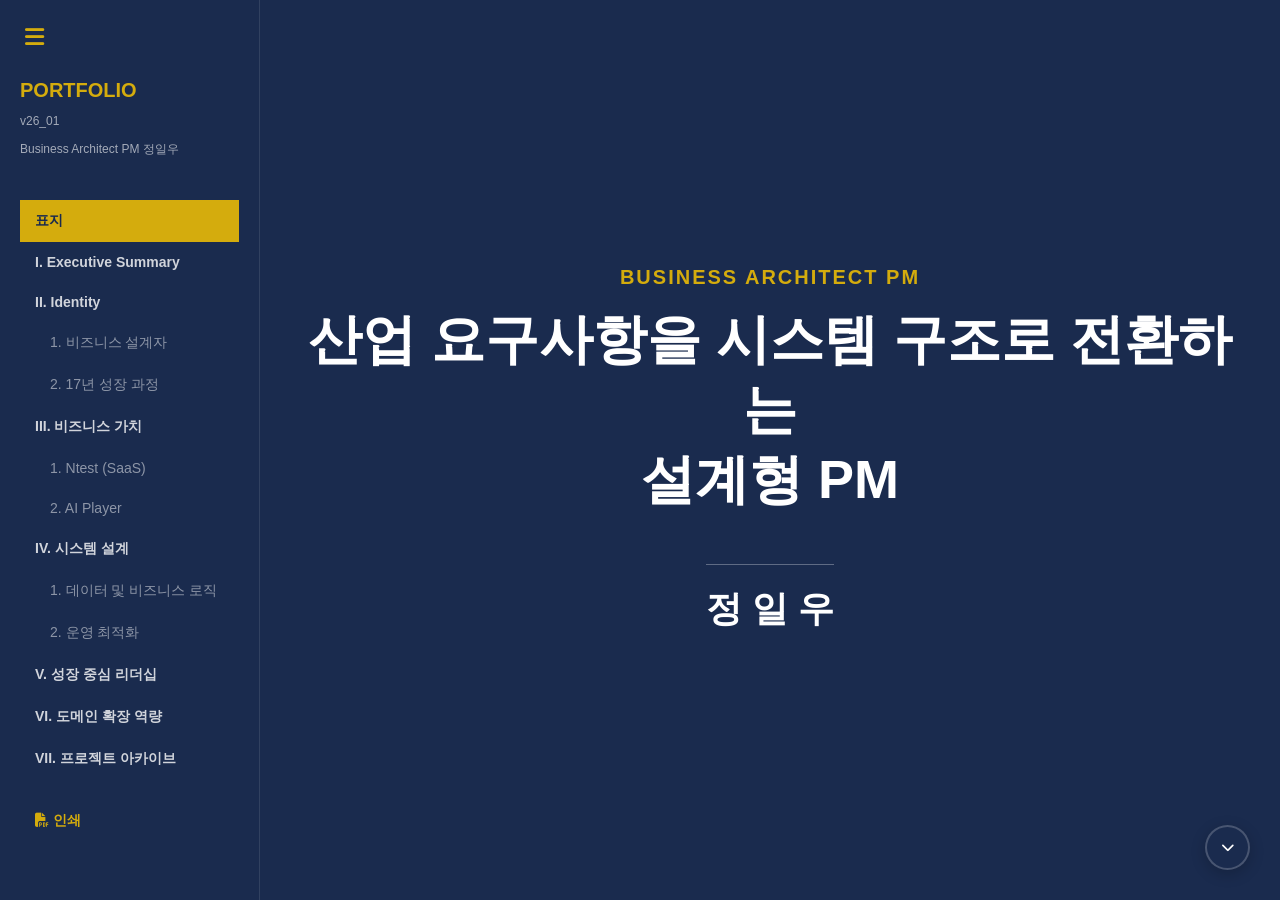
==== commit cb96f651: "v1.02 1. 모바일 버그수정 2. 인쇄기능추가 3. VI장 레이아웃 수정 4. 이전/다음버튼 추가" ====
--- a/portfolio.html
+++ b/portfolio.html
@@ -20,6 +20,7 @@
 			</button>
 		</div>
 		
+		
 		<div class="sidebar-content">
 			<h1>PORTFOLIO<br><span style="font-size:12px; font-weight:400; color:#fff; opacity:0.6; ">v26_01</span><br><span style="font-size:12px; font-weight:400; color:#fff; opacity:0.6;">Business Architect PM 정일우</span></h1>
 			
@@ -41,6 +42,9 @@
 			<div class="nav-item" onclick="goToSlide(8)">V. 성장 중심 리더십</div>
 			<div class="nav-item" onclick="goToSlide(9)">VI. 도메인 확장 역량</div>
 			<div class="nav-item" onclick="goToSlide(10)">VII. 프로젝트 아카이브</div>
+		</div>
+		<div class="nav-item print-btn" onclick="window.print()" style="margin-top: 20px; color: var(--accent-color);">
+			<i class="fa-solid fa-file-pdf"></i> 인쇄
 		</div>
 	</nav>
     <main class="main-container">
@@ -88,8 +92,8 @@
             </div>
 
             <div class="section-block">
-                <h3 class="section-title">3-Step Working Model</h3>
-                <p class="section-desc">도메인이 달라져도 변하지 않는 설계 접근법입니다.</p>
+                <h3 class="section-title">3-Step Working Model<span class="section-desc">도메인이 달라져도 변하지 않는 설계 접근법입니다.</span></h3>
+                
                 <div class="process-box">
                     <div class="step">
                         <h4>1. 문제 정의</h4>
@@ -107,8 +111,7 @@
             </div>
 
             <div class="section-block">
-                <h3 class="section-title">Domain Coverage</h3>
-                <p class="section-desc">다양한 산업 환경에서 검증된 설계 역량의 범위입니다.</p>
+                <h3 class="section-title">Domain Coverage<span class="section-desc">다양한 산업 환경에서 검증된 설계 역량의 범위입니다.</span></h3>                
                 <div class="domain-grid">
                     <div class="domain-card" style="border-left-color: #3498db;">
                         <span class="domain-header">에듀테크 (Edutech)</span>
@@ -127,10 +130,6 @@
                         <span class="domain-desc">B2B2C 복합 결제 엔진, 인프라 통합 및 현대화(Modernization)</span>
                     </div>
                 </div>
-            </div>
-
-            <div class="slide-footer">
-                데이터와 로직으로 기획의 실현 가능성을 증명합니다
             </div>
         </div>
 
@@ -924,12 +923,7 @@
 				</table>
 			</div>
 
-			<div class="comp-summary">
-				"핵심은 단순한 도메인 지식이 아니라, 어떤 산업 환경에서도 <strong>'구조화된 설계 패턴'</strong>을 즉각적으로 적용하여 실현하는 능력입니다."
-			</div>
-
 			<div class="domain-bottom">
-				
 				<div class="core-comp-box">
 					<h3 class="core-section-title">도메인을 관통하는 핵심 역량</h3>
 					
@@ -1044,6 +1038,15 @@
     <span class="modal-close">&times;</span>
     <img class="modal-content" id="modalImg">
 </div>
+<div class="floating-nav" id="floatingNav">
+    <button id="prevBtn" class="float-btn" title="이전 슬라이드">
+        <i class="fa-solid fa-chevron-up"></i>
+    </button>
+    <button id="nextBtn" class="float-btn" title="다음 슬라이드">
+        <i class="fa-solid fa-chevron-down"></i>
+    </button>
+</div>
+
 <script>
     /* --- 1. 변수 선언 및 초기화 --- */
     let currentSlide = 0; 
@@ -1057,11 +1060,42 @@
     // 모달 관련
     const modal = document.getElementById('imageModal');
     const modalImg = document.getElementById('modalImg');
+	
+	const prevBtn = document.getElementById('prevBtn');
+	const nextBtn = document.getElementById('nextBtn');	
 
     /* --- 2. 슬라이드 제어 로직 --- */
+	function updateFloatButtons() {
+		if (!prevBtn || !nextBtn) return;
+
+		// 첫 페이지면 이전 버튼 숨김
+		prevBtn.style.visibility = (currentSlide === 0) ? 'hidden' : 'visible';
+		prevBtn.style.opacity = (currentSlide === 0) ? '0' : '1';
+
+		// 마지막 페이지면 다음 버튼 숨김
+		nextBtn.style.visibility = (currentSlide === slides.length - 1) ? 'hidden' : 'visible';
+		nextBtn.style.opacity = (currentSlide === slides.length - 1) ? '0' : '1';
+	}
+
+	// 버튼 클릭 이벤트
+	prevBtn.addEventListener('click', () => goToSlide(currentSlide - 1));
+	nextBtn.addEventListener('click', () => goToSlide(currentSlide + 1));
+
+	// 초기 로드 시 버튼 상태 확인
+	updateFloatButtons();
+
+
     function goToSlide(index) {
         if (index < 0 || index >= slides.length) return;
-        currentSlide = index;
+		// 모바일일 경우 스크롤 이동 처리		
+		if (window.innerWidth <= 768) {
+			slides[index].scrollIntoView({ behavior: 'smooth' });
+			currentSlide = index;
+
+			return;
+		}		
+        currentSlide = index;	
+		updateFloatButtons();
 
         // 슬라이드 활성화
         slides.forEach((slide, idx) => {
@@ -1079,6 +1113,7 @@
             document.body.classList.remove('menu-open');
         }
     }
+
 
     /* --- 3. 사이드바 통합 토글 로직 --- */
     const handleToggle = () => {
@@ -1123,6 +1158,7 @@
     let startY = 0;
     mainContainer.addEventListener('touchstart', e => { startY = e.touches[0].clientY; }, { passive: true });
     mainContainer.addEventListener('touchend', e => {
+		if (window.innerWidth <= 768) return;
         const endY = e.changedTouches[0].clientY;
         if (Math.abs(startY - endY) > 50) {
             if (startY > endY) goToSlide(currentSlide + 1);
--- a/css/style.css
+++ b/css/style.css
@@ -34,7 +34,7 @@
 }
 
 * { box-sizing: border-box; margin: 0; padding: 0; }        
-body { font-family: 'Pretendard', sans-serif; height: 100vh; overflow: hidden; display: flex; color: var(--text-color); }
+body { font-family: 'Pretendard', sans-serif; height: 100vh; overflow: hidden; display: flex; color: var(--text-color); counter-reset: slide-num;}
 
 .sidebar {
     width: var(--sidebar-width);
@@ -62,9 +62,6 @@
     overflow: hidden;
 	transition: all 0.3s ease;
 }
-
-
-
 .slide {
     position: absolute;
     top: 0; left: 0; width: 100%; height: 100%;
@@ -78,13 +75,6 @@
     overflow-y: auto;
 }
 .slide.active { opacity: 1; transform: translateY(0); pointer-events: auto; z-index: 10; }
-
-.toggle-btn {
-    position: fixed; top: 15px; right: 15px; z-index: 200;
-    background: var(--primary-color); color: var(--white); border: none;
-    padding: 8px 12px; border-radius: 4px; cursor: pointer; display: none;
-}
-
 .img-modal {
     display: none; position: fixed; z-index: 9999;
     top: 0; left: 0; width: 100%; height: 100%;
@@ -94,6 +84,42 @@
 .img-modal.show { display: flex; opacity: 1; }
 .modal-content { max-width: 90%; max-height: 90%; border-radius: 4px; animation: zoomIn 0.3s ease; }
 .modal-close { position: absolute; top: 20px; right: 30px; color: var(--white); font-size: 40px; font-weight: bold; cursor: pointer; }
+
+/* --- 플로팅 네비게이션 스타일 --- */
+.floating-nav {
+    position: fixed;
+    bottom: 30px;
+    right: 30px;
+    display: flex;
+    flex-direction: column;
+    gap: 12px;
+    z-index: 999; /* 사이드바 보다는 낮게, 컨텐츠보다는 높게 */
+}
+
+.float-btn {
+    width: 45px;
+    height: 45px;
+    border-radius: 50%;
+    background: var(--primary-color);
+    color: white;
+    border: 2px solid rgba(255, 255, 255, 0.2);
+    cursor: pointer;
+    box-shadow: 0 4px 15px rgba(0,0,0,0.2);
+    display: flex;
+    align-items: center;
+    justify-content: center;
+    transition: all 0.3s ease;
+    outline: none;
+}
+
+.float-btn:hover {
+    background: var(--accent-color);
+    transform: translateY(-3px);
+    box-shadow: 0 6px 20px rgba(0,0,0,0.3);
+}
+
+
+
 
 @keyframes zoomIn { from { transform: scale(0.9); opacity: 0; } to { transform: scale(1); opacity: 1; } }
 @keyframes fadeInUp { from { opacity: 0; transform: translateY(20px); } to { opacity: 1; transform: translateY(0); } }
@@ -119,10 +145,7 @@
     padding: 5px;
     transition: color 0.2s;
 }
-
-.menu-toggle:hover {
-    color: var(--white);
-}
+.menu-toggle:hover {color: var(--white);}
 
 .sidebar h1 { font-size: 20px; margin-bottom: 40px; font-weight: 800; line-height: 1.4; color: var(--accent-color); }
 .nav-item, .nav-group-title { padding: 12px 15px; font-size: 14px; font-weight: 600; color: rgba(255,255,255,0.8); cursor: pointer; transition: color 0.2s; }
@@ -140,8 +163,8 @@
 .sub-slogan { font-size: 14px; color: var(--text-light); font-weight: 400; }
 
 .section-block { margin-bottom: 30px; }
-.section-title { font-size: 22px; font-weight: 800; color: var(--primary-color); margin-bottom: 30px; padding-left: 15px; border-left: 5px solid var(--accent-color); }
-.section-desc { font-size: 14px; color: var(--text-light); margin-left: 16px; margin-bottom: 15px; margin-top: -10px; }
+.section-title { font-size: 22px; font-weight: 800; color: var(--primary-color); margin-bottom: 15px; padding-left: 15px; border-left: 5px solid var(--accent-color); }
+.section-desc { font-size: 14px; color: var(--text-light); margin-left: 16px; margin-bottom: 15px; margin-top: -10px;font-weight:400; }
 
 .slide-footer { margin-top: auto; padding-top: 15px; border-top: 1px solid var(--border-color); font-size: 13px; color: var(--text-muted); text-align: right; flex-shrink: 0; font-weight: 500; }
 .footer-accent { margin-top: auto; background: var(--secondary-color); color: var(--white); padding: 15px 20px; border-radius: 6px; text-align: center; font-size: 14px; font-weight: 500; display: flex; align-items: center; justify-content: center; flex-wrap: wrap; gap: 8px; line-height: 1.5; }
@@ -157,7 +180,7 @@
 .cover-content { max-width: 1024px; animation: fadeInUp 1s ease; }
 .cover-role { font-size: 20px; color: var(--accent-color); font-weight: bold; margin-bottom: 15px; letter-spacing: 2px; }
 .cover-title { font-size: 54px; font-weight: 900; color: var(--white); margin-bottom: 50px; line-height: 1.3; }
-.cover-name { font-size: 36px; font-weight: bold; padding-top: 20px; border-top: 1px solid rgba(255,255,255,0.3); display: inline-block; width: 400px; }
+.cover-name { font-size: 36px; font-weight: bold; padding-top: 20px; border-top: 1px solid rgba(255,255,255,0.3); display: inline-block; max-width: 400px; }
 
 /* I. Executive Summary */
 .metrics-grid { display: grid; grid-template-columns: repeat(4, 1fr); gap: 15px; }
@@ -177,7 +200,7 @@
 .domain-desc { font-size: 14px; color: #555555; line-height: 1.4; }
 
 /* II-1. Identity: 전문 역량 */
-.competency-grid { display: grid; grid-template-columns: repeat(3, 1fr); gap: 30px; flex: 1; min-height: 0; margin-bottom: 20px; }
+.competency-grid { display: grid; grid-template-columns: repeat(3, 1fr); gap: 30px; flex: 1; margin-top: 30px; }
 .comp-card { background: var(--white); border-radius: 12px; padding: 40px 30px; box-shadow: 0 10px 30px rgba(0,0,0,0.05); border: 1px solid var(--divider-color); display: flex; flex-direction: column; transition: all 0.3s ease; position: relative; overflow: hidden; }
 .comp-card:hover { transform: translateY(-10px); border-color: var(--accent-color); box-shadow: 0 15px 40px rgba(0,0,0,0.1); }
 .comp-header { font-size: 20px; font-weight: 800; color: var(--primary-color); margin-bottom: 25px; display: flex; align-items: center; gap: 12px; z-index: 2; }
@@ -237,7 +260,7 @@
 .kpi-accent { color: #d35400; font-size: 28px; }
 
 /* IV. 정교한 시스템 설계 */
-.system-layout { display: grid; grid-template-columns: 0.9fr 1.1fr; gap: 25px; flex: 1; align-items: stretch; min-height: 0; margin-bottom: 20px; }
+.system-layout { display: grid; grid-template-columns: 1.2fr 0.8fr; gap: 25px; flex: 1; align-items: stretch; min-height: 0; margin-bottom: 20px; }
 .system-left { display: flex; flex-direction: column; gap: 15px; }
 .system-right { display: flex; flex-direction: column; gap: 25px; height: auto; }
 .system-card { background: var(--white); border-radius: 8px; box-shadow: var(--card-shadow); padding: 20px; border-left: 4px solid #dddddd; }
@@ -284,14 +307,14 @@
 
 /* VI. 도메인 확장 역량 */
 .domain-table-wrap { background: var(--white); border-radius: 8px; box-shadow: 0 2px 10px rgba(0,0,0,0.05); overflow: hidden; margin-bottom: 15px; border: 1px solid var(--border-color); }
-.domain-table { width: 100%; border-collapse: collapse; font-size: 15px; }
+.domain-table { width: 100%; border-collapse: collapse; font-size: 14px; }
 .domain-table th { background: var(--bg-color); color: var(--primary-color); font-weight: 800; padding: 12px 15px; text-align: left; border-bottom: 2px solid var(--border-color); }
-.domain-table td { padding: 12px 15px; border-bottom: 1px solid var(--divider-color); color: var(--text-medium); line-height: 1.5; vertical-align: middle; }
-.col-industry { font-weight: 800; color: var(--text-color); width: 18%; }
+.domain-table td { padding: 10px 15px; border-bottom: 1px solid var(--divider-color); color: var(--text-medium); line-height: 1.5; vertical-align: middle; }
+.col-industry { font-weight: 800; width: 15%; }
 .col-req { width: 32%; color: #555555; }
 .col-ref { width: 50%; color: #666666; font-size: 14px; }
 .comp-summary { text-align: center; font-size: 16px; color: #555555; font-weight: 500; font-style: italic; margin-bottom: 25px; padding: 10px; background: rgba(26, 43, 78, 0.03); border-radius: 6px; line-height: 1.6; }
-.domain-bottom { display: flex; gap: 30px; align-items: stretch; margin-bottom: 20px; }
+.domain-bottom { display: flex; gap: 30px; align-items: stretch; margin-top: 10px; }
 .core-comp-box { flex: 2; display: flex; flex-direction: column; gap: 15px; background: var(--white); padding: 20px; border-radius: 8px; border: 1px solid var(--border-color); }
 .core-section-title { font-size: 18px; font-weight: 800; color: var(--primary-color); margin-bottom: 10px; padding-bottom: 10px; border-bottom: 2px solid var(--primary-color); display: flex; align-items: center; gap: 8px; }
 .core-section-title::before { content: '🏆'; font-size: 20px; }
@@ -341,6 +364,20 @@
 }
 @media (max-width: 768px) {
     /* 1. 사이드바 및 레이아웃 제어 */
+	body {overflow-y: auto ; height: auto ;}
+	.main-content {
+        height: auto;
+        overflow: visible;
+        display: block ; /* 수직으로 쌓이게 변경 */
+    }
+    .slide {
+        height: auto; 
+        min-height: 100vh; 
+        padding: 80px 20px 10px 20px ; 
+        opacity: 1 ;
+        position: relative ;
+		border-bottom: 1px solid var(--border-color);
+    }
 	.sidebar {
         position: fixed;
         left: calc(var(--sidebar-width) * -1); /* 화면 밖 대기 */
@@ -350,6 +387,7 @@
         transition: left 0.3s ease;
     }
     .sidebar.active {left: 0;}
+	.floating-nav { display: none; }
 
     /* 2. 모바일 오픈 버튼 (우측 상단 배치) */
 	.mobile-open-btn {
@@ -372,8 +410,8 @@
     }
     body.menu-open .mobile-open-btn {display: none;}
     /* 3. 슬라이드 콘텐츠 조정 */
-    .slide { padding: 80px 20px 30px 20px; }    
-    .cover-title { font-size: 32px; line-height: 1.4; }
+    .cover-title { font-size: 32px; line-height: 1.4; word-break:keep-all}
+	.cover-content{width:100%;}
     .header-top { flex-direction: column; align-items: flex-start; gap: 8px; }
     
     /* 4. 그리드 및 컨테이너 최적화 (1열 배치) */
@@ -402,10 +440,11 @@
     .col-industry { width: 100%; margin-bottom: 5px; }
     
     /* 5. 타임라인 모바일 최적화 */
+	
     .timeline-container { flex-direction: column; gap: 40px; margin-top: 10px; }
     .timeline-container::before { left: 30px; } /* 수직선 위치 조정 */
-    .timeline-card { margin-left: 50px; padding-top: 20px; }
-    .timeline-badge { position: absolute; left: -55px; top: 15px; margin: 0; }
+    .timeline-card { margin-left: 0px; padding-top: 20px; }
+    .timeline-badge { position: absolute; left: auto; top: -30px; margin: 0; min-width:100px;}
     .timeline-stage { text-align: left; width: 100%; border-bottom: 1px solid var(--border-color); padding-bottom: 5px; }
     
     /* 6. 푸터 및 기타 요소 */
@@ -420,3 +459,86 @@
     .footer-item:last-child::after { content: ''; }
 }
 
+/* ==========================================================================
+   인쇄 및 PDF 저장 전용 스타일
+   ========================================================================== */
+@media print {
+    /* 1. 인쇄에 불필요한 요소 숨기기 */
+    .sidebar,
+    .mobile-open-btn, 
+    .menu-toggle, 
+    #mobileMenuOpen,
+    .toggle-btn,
+	.floating-nav,
+    #imageModal { 
+        display: none !important; 
+    }
+	.footer-accent { display: none; }
+
+    /* 2. 메인 컨테이너 레이아웃 초기화 */
+    body {
+        overflow: visible !important;
+        height: auto !important;
+        display: block !important;
+    }
+
+    main, .main-content {
+        margin-left: 0 !important;
+        width: 100% !important;
+        height: auto !important;
+        overflow: visible !important;
+        position: static !important;
+        transform: none !important; /* 슬라이드 이동 효과 제거 */
+    }
+
+    /* 3. 모든 슬라이드 강제 노출 및 페이지 끊기 */
+    .slide {
+        display: flex !important; 
+        position: relative !important;
+		width: 100vw !important;
+        height: 100vh !important; 
+		overflow: hidden !important;
+        padding: 40px !important;
+        opacity: 1 !important;		
+        page-break-after: always; /* 구형 브라우저 대응 */
+        break-after: page;        /* 최신 브라우저 대응 */
+    }
+	.slide::after {
+        counter-increment: slide-num;
+        content: counter(slide-num); 
+        position: absolute;
+        bottom: 40px;    
+        right: 20px;     
+        font-size: 12px;
+        color: var(--text-silver);
+        font-weight: bold;
+        z-index: 9999;   /* 콘텐츠보다 위에 출력 */
+    }
+    /*첫 번째 페이지(표지)는 번호 숨기기 */
+    .slide:first-child::after, .slide:last-child::after {
+        display: none !important;
+    }	
+
+    /* 4. IV장 세로너비 조정 */	
+	.system-container{gap:9px;}
+	.sys-list {margin-top:0px;}
+	.sys-item {line-height:1.2;}
+	.domain-table tr, .archive-table tr {
+		page-break-inside: avoid !important;
+	}		
+    /* 5. 프로젝트 아카이브 테이블 전체 출력 */
+    .archive-table-wrap {
+        overflow: visible !important;
+        height: auto !important;
+        max-height: none !important;
+    }
+	.archive-controls{display:none;}
+    .archive-table {min-width: 100%!}	
+	.slide:last-child {height: auto!important;}
+    /* 5. 배경색 및 이미지 강제 출력 (브라우저 설정 무시) */
+    * {
+        -webkit-print-color-adjust: exact !important;
+        print-color-adjust: exact !important;
+    }
+
+}
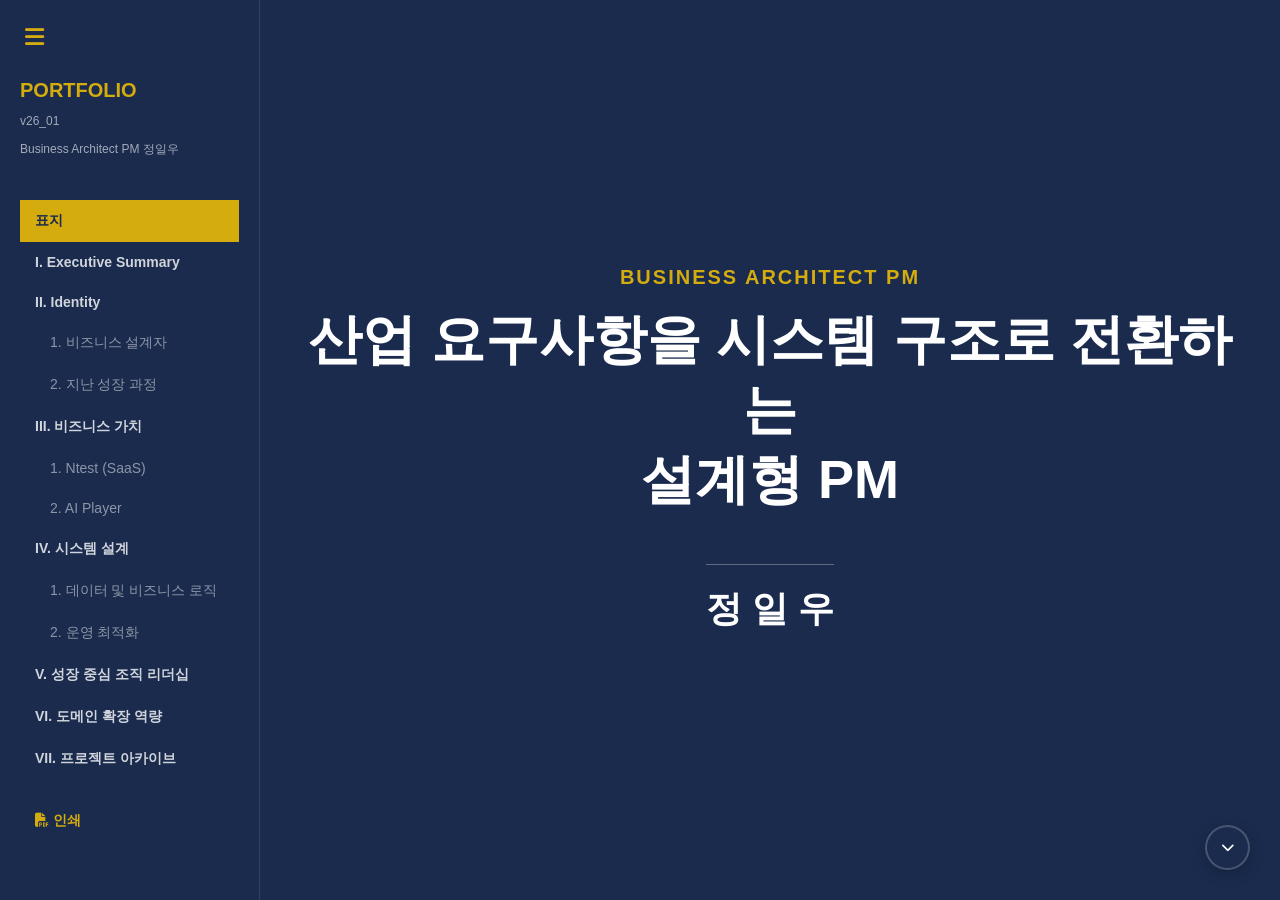
==== commit 745a0d48: "v1.03 1. 경력조정(17 -> 15년) 2. 아카이브에 영업이력 추가" ====
--- a/portfolio.html
+++ b/portfolio.html
@@ -29,7 +29,7 @@
 			
 			<div class="nav-group-title" onclick="goToSlide(2)">II. Identity</div>
 			<div class="nav-item sub-item" onclick="goToSlide(2)">1. 비즈니스 설계자</div>
-			<div class="nav-item sub-item" onclick="goToSlide(3)">2. 17년 성장 과정</div>
+			<div class="nav-item sub-item" onclick="goToSlide(3)">2. 지난 성장 과정</div>
 			
 			<div class="nav-group-title" onclick="goToSlide(4)">III. 비즈니스 가치</div>
 			<div class="nav-item sub-item" onclick="goToSlide(4)">1. Ntest (SaaS)</div>
@@ -39,7 +39,7 @@
 			<div class="nav-item sub-item" onclick="goToSlide(6)">1. 데이터 및 비즈니스 로직</div>
 			<div class="nav-item sub-item" onclick="goToSlide(7)">2. 운영 최적화</div>
 
-			<div class="nav-item" onclick="goToSlide(8)">V. 성장 중심 리더십</div>
+			<div class="nav-item" onclick="goToSlide(8)">V. 성장 중심 조직 리더십</div>
 			<div class="nav-item" onclick="goToSlide(9)">VI. 도메인 확장 역량</div>
 			<div class="nav-item" onclick="goToSlide(10)">VII. 프로젝트 아카이브</div>
 		</div>
@@ -62,10 +62,10 @@
             <div class="slide-header">
                 <div class="header-top">
                     <h2 class="page-title">I. Executive Summary</h2>
-                    <span class="page-sub">Business Architect PM (17Y)</span>
+                    <span class="page-sub">Business Architect PM (15Y)</span>
                 </div>
                 <div class="slogan-box">
-                    <p class="main-slogan">17년간 70여 건의 프로젝트를 통해 기획·기술·운영을 하나의 구조로 연결해 왔습니다.</p>
+                    <p class="main-slogan">15년간 70여 건의 프로젝트를 통해 기획·기술·운영을 하나의 구조로 연결해 왔습니다.</p>
                 </div>
             </div>
 
@@ -220,10 +220,10 @@
 			<div class="slide-header">
 				<div class="header-top">
 					<h2 class="page-title">II. Identity</h2>
-					<span class="page-sub">2. 성장 과정: 변화를 주도한 17년의 기록</span>
+					<span class="page-sub">2. 성장 과정 : 변화를 주도한 15년의 기록</span>
 				</div>
 				<div class="slogan-box">
-					<p class="main-slogan">실무자에서 시작해 구조를 만드는 설계자로 성장하며, <span style="color:var(--primary-color);">지난 17년간 비즈니스 임팩트의 단계를 지속적으로 높여왔습니다.</span></p>
+					<p class="main-slogan">실무자에서 시작해 구조를 만드는 설계자로 성장하며, <span style="color:var(--primary-color);">지난 15년간 비즈니스 임팩트의 단계를 지속적으로 높여왔습니다.</span></p>
 				</div>
 			</div>
 
@@ -232,7 +232,7 @@
 				<div class="timeline-card">
 					<div class="timeline-badge">
 						<span>태동기</span>
-						<span class="badge-year">'07~'10</span>
+						<span class="badge-year">'07~'10<br>(Pre-career)</span>
 					</div>
 					<h3 class="timeline-stage">Startup &<br>Execution</h3>
 					
--- a/css/style.css
+++ b/css/style.css
@@ -220,7 +220,7 @@
 .timeline-card { flex: 1; background: var(--white); border-radius: 8px; box-shadow: var(--card-shadow); padding: 0 20px 25px 20px; position: relative; z-index:1; display: flex; flex-direction: column; text-align: left; transition: transform 0.3s; border: 1px solid var(--divider-color); margin-top: 15px; }
 .timeline-card:hover { transform: translateY(-8px); border-color: var(--accent-color); box-shadow: 0 8px 25px rgba(0,0,0,0.1); }
 .timeline-badge { align-self: center; background: var(--primary-color); color: var(--white); min-width: 150px; padding: 8px 15px; border-radius: 20px; display: flex; flex-direction: column; align-items: center; justify-content: center; font-size: 16px; font-weight: 700; border: 4px solid var(--bg-color); margin-bottom: 20px; margin-top: -25px; box-shadow: 0 4px 10px rgba(0,0,0,0.15); z-index: 2; }
-.badge-year { display: block; font-size: 14px; color: var(--accent-color); margin-top: 2px; }
+.badge-year { display: block; font-size: 14px; color: var(--accent-color); margin-top: 2px;text-align:center; }
 .timeline-stage { text-align: center; font-size: 18px; font-weight: 800; color: var(--primary-color); margin-bottom: 20px; padding-bottom: 10px; border-bottom: 2px solid var(--accent-color); letter-spacing: -0.5px; }
 .info-block { margin-bottom: 20px; flex: 1; border-bottom: 1px dashed var(--divider-color); padding-bottom: 15px; }
 .timeline-card .info-block:last-of-type { border-bottom: none; margin-bottom: 10px; }
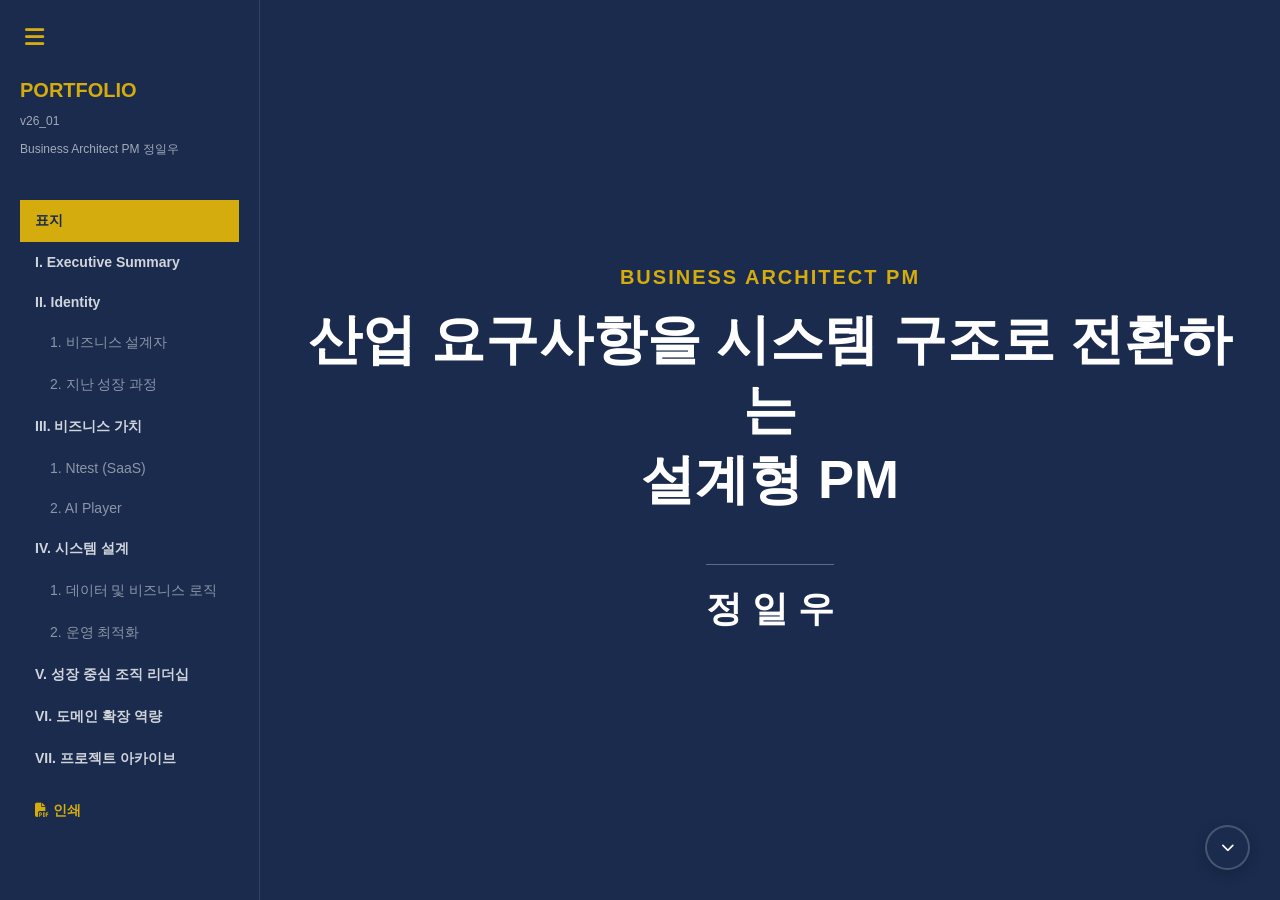
==== commit bd9bb715: "v.1033 저해상도(1028px이하)에서 인쇄버튼 클릭시 pdf파일 호출" ====
--- a/portfolio.html
+++ b/portfolio.html
@@ -1,9 +1,16 @@
 <!DOCTYPE html>
 <html lang="ko">
 <head>
+	<!-- Google Tag Manager -->
+	<script>(function(w,d,s,l,i){w[l]=w[l]||[];w[l].push({'gtm.start':
+	new Date().getTime(),event:'gtm.js'});var f=d.getElementsByTagName(s)[0],
+	j=d.createElement(s),dl=l!='dataLayer'?'&l='+l:'';j.async=true;j.src=
+	'https://www.googletagmanager.com/gtm.js?id='+i+dl;f.parentNode.insertBefore(j,f);
+	})(window,document,'script','dataLayer','GTM-MNZ8PHBS');</script>
+	<!-- End Google Tag Manager -->
     <meta charset="UTF-8">
     <meta name="viewport" content="width=device-width, initial-scale=1.0, maximum-scale=1.0, user-scalable=no">
-    <title>정일우 | Business Architect PM Portfolio</title>
+    <title>Jung Il woo | Business Architect PM Portfolio</title>
     <link rel="stylesheet" as="style" crossorigin href="https://cdn.jsdelivr.net/gh/orioncactus/pretendard@v1.3.9/dist/web/static/pretendard.min.css" />
 	<link rel="stylesheet" href="https://cdnjs.cloudflare.com/ajax/libs/font-awesome/6.5.1/css/all.min.css">
     <link rel="stylesheet" href="css/style.css"/>
@@ -42,10 +49,11 @@
 			<div class="nav-item" onclick="goToSlide(8)">V. 성장 중심 조직 리더십</div>
 			<div class="nav-item" onclick="goToSlide(9)">VI. 도메인 확장 역량</div>
 			<div class="nav-item" onclick="goToSlide(10)">VII. 프로젝트 아카이브</div>
-		</div>
-		<div class="nav-item print-btn" onclick="window.print()" style="margin-top: 20px; color: var(--accent-color);">
+		<div class="nav-item print-btn" onclick="window.innerWidth <= 1028 ? window.open('file/port_v2.0.pdf', '_blank') : window.print()" style="margin-top: 10px; color: var(--accent-color);">
 			<i class="fa-solid fa-file-pdf"></i> 인쇄
 		</div>
+		</div>
+
 	</nav>
     <main class="main-container">
         
@@ -486,7 +494,7 @@
 							<li class="ntest-item">
 								<span class="bullet">2.</span>
 								<div class="item-content">
-									<span class="item-head">구조적 통합 :</span> AI 요약, AI 채팅, AI퀴즈 등 <span style="background:rgba(255,255,0,0.2);">8가지 핵심 기능을 UI에 집약</span>
+									<span class="item-head">구조적 통합 :</span> 플레이어, AI 자막, AI 요약, AI 채팅, AI퀴즈 등 <span style="background:rgba(255,255,0,0.2);">5가지 핵심 기능을 UI에 집약</span>
 								</div>
 							</li>
 							<li class="ntest-item">
@@ -1179,5 +1187,9 @@
         setTimeout(() => { if(modalImg) modalImg.src = ''; }, 300);
     }
 </script>
+<!-- Google Tag Manager (noscript) -->
+<noscript><iframe src="https://www.googletagmanager.com/ns.html?id=GTM-MNZ8PHBS"
+height="0" width="0" style="display:none;visibility:hidden"></iframe></noscript>
+<!-- End Google Tag Manager (noscript) -->
 </body>
 </html>
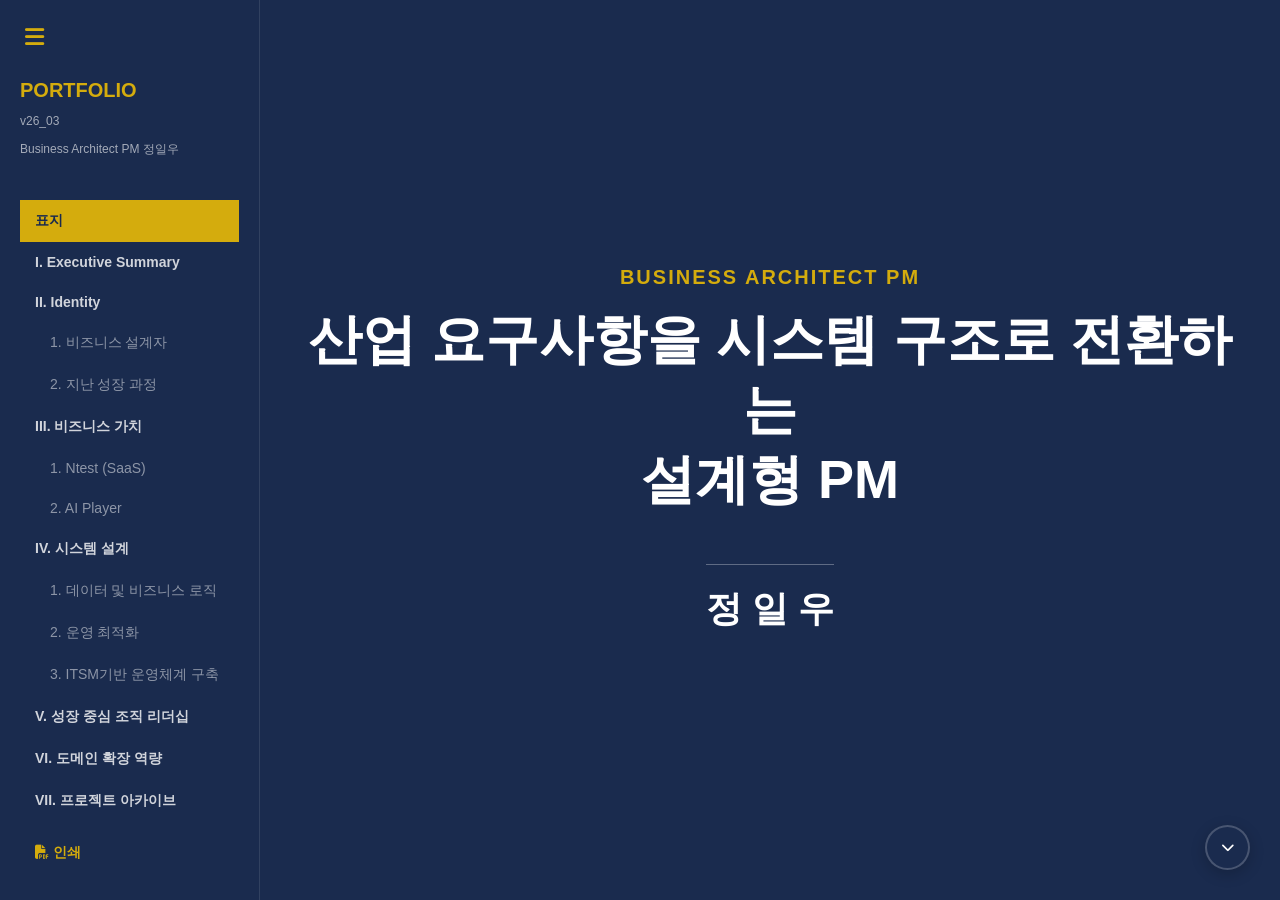
==== commit fb05b746: "v1.04 iv-3 ISTM 추가" ====
--- a/portfolio.html
+++ b/portfolio.html
@@ -29,7 +29,7 @@
 		
 		
 		<div class="sidebar-content">
-			<h1>PORTFOLIO<br><span style="font-size:12px; font-weight:400; color:#fff; opacity:0.6; ">v26_01</span><br><span style="font-size:12px; font-weight:400; color:#fff; opacity:0.6;">Business Architect PM 정일우</span></h1>
+			<h1>PORTFOLIO<br><span style="font-size:12px; font-weight:400; color:#fff; opacity:0.6; ">v26_03</span><br><span style="font-size:12px; font-weight:400; color:#fff; opacity:0.6;">Business Architect PM 정일우</span></h1>
 			
 			<div class="nav-item active" onclick="goToSlide(0)">표지</div>
 			<div class="nav-item" onclick="goToSlide(1)">I. Executive Summary</div>
@@ -45,10 +45,11 @@
 			<div class="nav-group-title" onclick="goToSlide(6)">IV. 시스템 설계</div>
 			<div class="nav-item sub-item" onclick="goToSlide(6)">1. 데이터 및 비즈니스 로직</div>
 			<div class="nav-item sub-item" onclick="goToSlide(7)">2. 운영 최적화</div>
-
-			<div class="nav-item" onclick="goToSlide(8)">V. 성장 중심 조직 리더십</div>
-			<div class="nav-item" onclick="goToSlide(9)">VI. 도메인 확장 역량</div>
-			<div class="nav-item" onclick="goToSlide(10)">VII. 프로젝트 아카이브</div>
+			<div class="nav-item sub-item" onclick="goToSlide(8)">3. ITSM기반 운영체계 구축</div>
+
+			<div class="nav-item" onclick="goToSlide(9)">V. 성장 중심 조직 리더십</div>
+			<div class="nav-item" onclick="goToSlide(10)">VI. 도메인 확장 역량</div>
+			<div class="nav-item" onclick="goToSlide(11)">VII. 프로젝트 아카이브</div>
 		<div class="nav-item print-btn" onclick="window.innerWidth <= 1028 ? window.open('file/port_v2.0.pdf', '_blank') : window.print()" style="margin-top: 10px; color: var(--accent-color);">
 			<i class="fa-solid fa-file-pdf"></i> 인쇄
 		</div>
@@ -771,6 +772,147 @@
 
 			</div>
 		</div>
+
+
+<div class="slide">
+
+    <div class="slide-header">
+        <div class="header-top">
+            <h2 class="page-title">IV. 정교한 시스템 설계</h2>
+            <span class="page-sub">3. ITSM 기반 유지보수 운영 체계 구축 및 고도화</span>
+        </div>
+        <div class="slogan-box">
+            <p class="main-slogan">단순 응대를 넘어 반복되는 운영 리스크를 단계적으로 제거하고, <span style="color:var(--primary-color);">공수 기반 데이터 관리와 실시간 대응 체계를 확립했습니다.</span></p>
+        </div>
+    </div>
+
+    <div class="leadership-container itsm-grid">
+
+        <div class="lead-card org">
+            <div class="lead-header">
+                <span class="lead-num">01 📌</span>
+                <h3 class="lead-title">인입 채널 단일화</h3>
+                <span class="lead-eng">비정형 문의의 자산화</span>
+            </div>
+            <div class="lead-list">
+                <div class="lead-group">
+                    <div class="lead-sub-title"><span class="pav-badge pav-p">Problem</span></div>
+                    <p class="lead-desc">전화/이메일 중심 응대로 인한 이력 누락 및 CS 분쟁 발생</p>
+                </div>
+                <div class="lead-group">
+                    <div class="lead-sub-title"><span class="pav-badge pav-a">Action</span></div>
+                    <p class="lead-desc">통합 문의 게시판 구축 및 접수/처리중/완료 상태 관리 로직 설계</p>
+                </div>
+                <div class="lead-group">
+                    <div class="lead-sub-title"><span class="pav-badge pav-v">Value</span></div>
+                    <p class="lead-desc">모든 요청사항의 이력 데이터화 및 진행상황 가시성 확보</p>
+                </div>
+            </div>
+        </div>
+
+        <div class="lead-card process">
+            <div class="lead-header">
+                <span class="lead-num">02 🔔</span>
+                <h3 class="lead-title">실시간 대응성</h3>
+                <span class="lead-eng">자동 알림으로 리드타임 단축</span>
+            </div>
+            <div class="lead-list">
+                <div class="lead-group">
+                    <div class="lead-sub-title"><span class="pav-badge pav-p">Problem</span></div>
+                    <p class="lead-desc">접수 확인을 위한 재차 확인 전화 발생, 커뮤니케이션 중복 비용 발생</p>
+                </div>
+                <div class="lead-group">
+                    <div class="lead-sub-title"><span class="pav-badge pav-a">Action</span></div>
+                    <p class="lead-desc">게시글 상태 변경 시 SMS/Mail 자동 발송 기능 구현</p>
+                </div>
+                <div class="lead-group">
+                    <div class="lead-sub-title"><span class="pav-badge pav-v">Value</span></div>
+                    <p class="lead-desc">고객 불신 해소, 불필요한 확인 문의 대폭 감소, 대응 민첩성 확보</p>
+                </div>
+            </div>
+        </div>
+
+        <div class="lead-card infra">
+            <div class="lead-header">
+                <span class="lead-num">03 💬</span>
+                <h3 class="lead-title">업무 완결성</h3>
+                <span class="lead-eng">스레드 기반 지식 자산화</span>
+            </div>
+            <div class="lead-list">
+                <div class="lead-group">
+                    <div class="lead-sub-title"><span class="pav-badge pav-p">Problem</span></div>
+                    <p class="lead-desc">추가 요청 시 새 게시글 재작성 필요, 업무 비연속성 발생</p>
+                </div>
+                <div class="lead-group">
+                    <div class="lead-sub-title"><span class="pav-badge pav-a">Action</span></div>
+                    <p class="lead-desc">파일 첨부 기능이 포함된 스레드형 댓글 시스템 설계</p>
+                </div>
+                <div class="lead-group">
+                    <div class="lead-sub-title"><span class="pav-badge pav-v">Value</span></div>
+                    <p class="lead-desc">업무 연속성 확보, CS 분쟁 감소, 고객 만족도 향상</p>
+                </div>
+            </div>
+        </div>
+
+        <div class="lead-card" style="border-top-color: var(--primary-color);">
+            <div class="lead-header">
+                <span class="lead-num">04 📊</span>
+                <h3 class="lead-title">운영 통제 체계</h3>
+                <span class="lead-eng">M/D 기반 공수 관리 모델</span>
+            </div>
+            <div class="lead-list">
+                <div class="lead-group">
+                    <div class="lead-sub-title"><span class="pav-badge pav-p">Problem</span></div>
+                    <p class="lead-desc">고객사·담당자 증가로 누락·지연·병목·편중 등 복합 문제 발생</p>
+                </div>
+                <div class="lead-group">
+                    <div class="lead-sub-title"><span class="pav-badge pav-a">Action</span></div>
+                    <p class="lead-desc">M/D 계약 전환, 고객사별 계약공수·담당자 지정, 처리 공수(0.0 M/D) 기입, 실시간 통계 대시보드 구축</p>
+                </div>
+                <div class="lead-group">
+                    <div class="lead-sub-title"><span class="pav-badge pav-v">Value</span></div>
+                    <p class="lead-desc">수익성 가시화, 담당자 KPI 확보, 지연 조기 파악, <strong>재계약 협상 근거 축적</strong></p>
+                </div>
+            </div>
+        </div>
+
+        <div class="lead-card" style="border-top-color: var(--accent-color);">
+            <div class="lead-header">
+                <span class="lead-num">05 🚀</span>
+                <h3 class="lead-title">DX 가속화</h3>
+                <span class="lead-eng">메신저 연동으로 신속성 극대화</span>
+            </div>
+            <div class="lead-list">
+                <div class="lead-group">
+                    <div class="lead-sub-title"><span class="pav-badge pav-p">Problem</span></div>
+                    <p class="lead-desc">내부 협업이 Slack 중심 전환 후 메일 알림 확인 누락 발생</p>
+                </div>
+                <div class="lead-group">
+                    <div class="lead-sub-title"><span class="pav-badge pav-a">Action</span></div>
+                    <p class="lead-desc">문의 게시판-Slack 연동, 새 글·댓글 등록 시 즉시 Slack 알림 전환</p>
+                </div>
+                <div class="lead-group">
+                    <div class="lead-sub-title"><span class="pav-badge pav-v">Value</span></div>
+                    <p class="lead-desc">대응 체계 안정화, 지연 리스크 최소화, 전사 DX 수준 상향</p>
+                </div>
+            </div>
+        </div>
+
+    </div>
+
+    <div class="footer-accent" style="margin-top:auto;">
+        <span class="footer-item">정교한 시스템 설계</span>
+        <span class="footer-arrow">→</span>
+        <span class="footer-item">비정형 문의 구조화</span>
+        <span class="footer-arrow">→</span>
+        <span class="footer-item">M/D 기반 공수 정량관리</span>
+        <span class="footer-arrow">→</span>
+        <span class="footer-item">Slack 연동 실시간 대응 체계 확립</span>
+    </div>
+
+</div>
+
+
 
 		<div class="slide"> <!-- 5장 -->
 			
--- a/css/style.css
+++ b/css/style.css
@@ -288,8 +288,24 @@
 .system-row .img-container { flex: 1; background: #f9f9f9; border: 1px solid var(--border-color); border-radius: 8px; }
 .system-row .evidence-img { object-fit: contain; }
 
+/* IV-3. ITSM : 5열 그리드 */
+.leadership-container { display: grid; grid-template-columns: repeat(3, 1fr); gap: 20px; height: 100%; margin-bottom: 20px; align-items: stretch; }
+.itsm-grid{grid-template-columns: repeat(5, 1fr);}
+.pav-badge {
+    display: inline-block;
+    font-size: 10px;
+    font-weight: 800;
+    padding: 2px 7px;
+    border-radius: 3px;
+    color: #fff;
+    letter-spacing: 0.3px;
+}
+.pav-p { background: #c0392b; }
+.pav-a { background: #d35400; }
+.pav-v { background: #27ae60; }
+
 /* V. 성장 중심 리더십 */
-.leadership-container { display: grid; grid-template-columns: repeat(3, 1fr); gap: 20px; height: 100%; margin-bottom: 20px; align-items: stretch; }
+
 .lead-card { background: var(--white); border-radius: 8px; box-shadow: 0 2px 10px rgba(0,0,0,0.05); padding: 25px; display: flex; flex-direction: column; border-top: 5px solid #dddddd; transition: transform 0.2s; }
 .lead-card:hover { transform: translateY(-3px); box-shadow: 0 5px 15px rgba(0,0,0,0.08); }
 .lead-card.org { border-top-color: var(--primary-color); }
@@ -525,7 +541,8 @@
 	.sys-item {line-height:1.2;}
 	.domain-table tr, .archive-table tr {
 		page-break-inside: avoid !important;
-	}		
+	}
+	.lead-card { padding: 15px; }
     /* 5. 프로젝트 아카이브 테이블 전체 출력 */
     .archive-table-wrap {
         overflow: visible !important;
